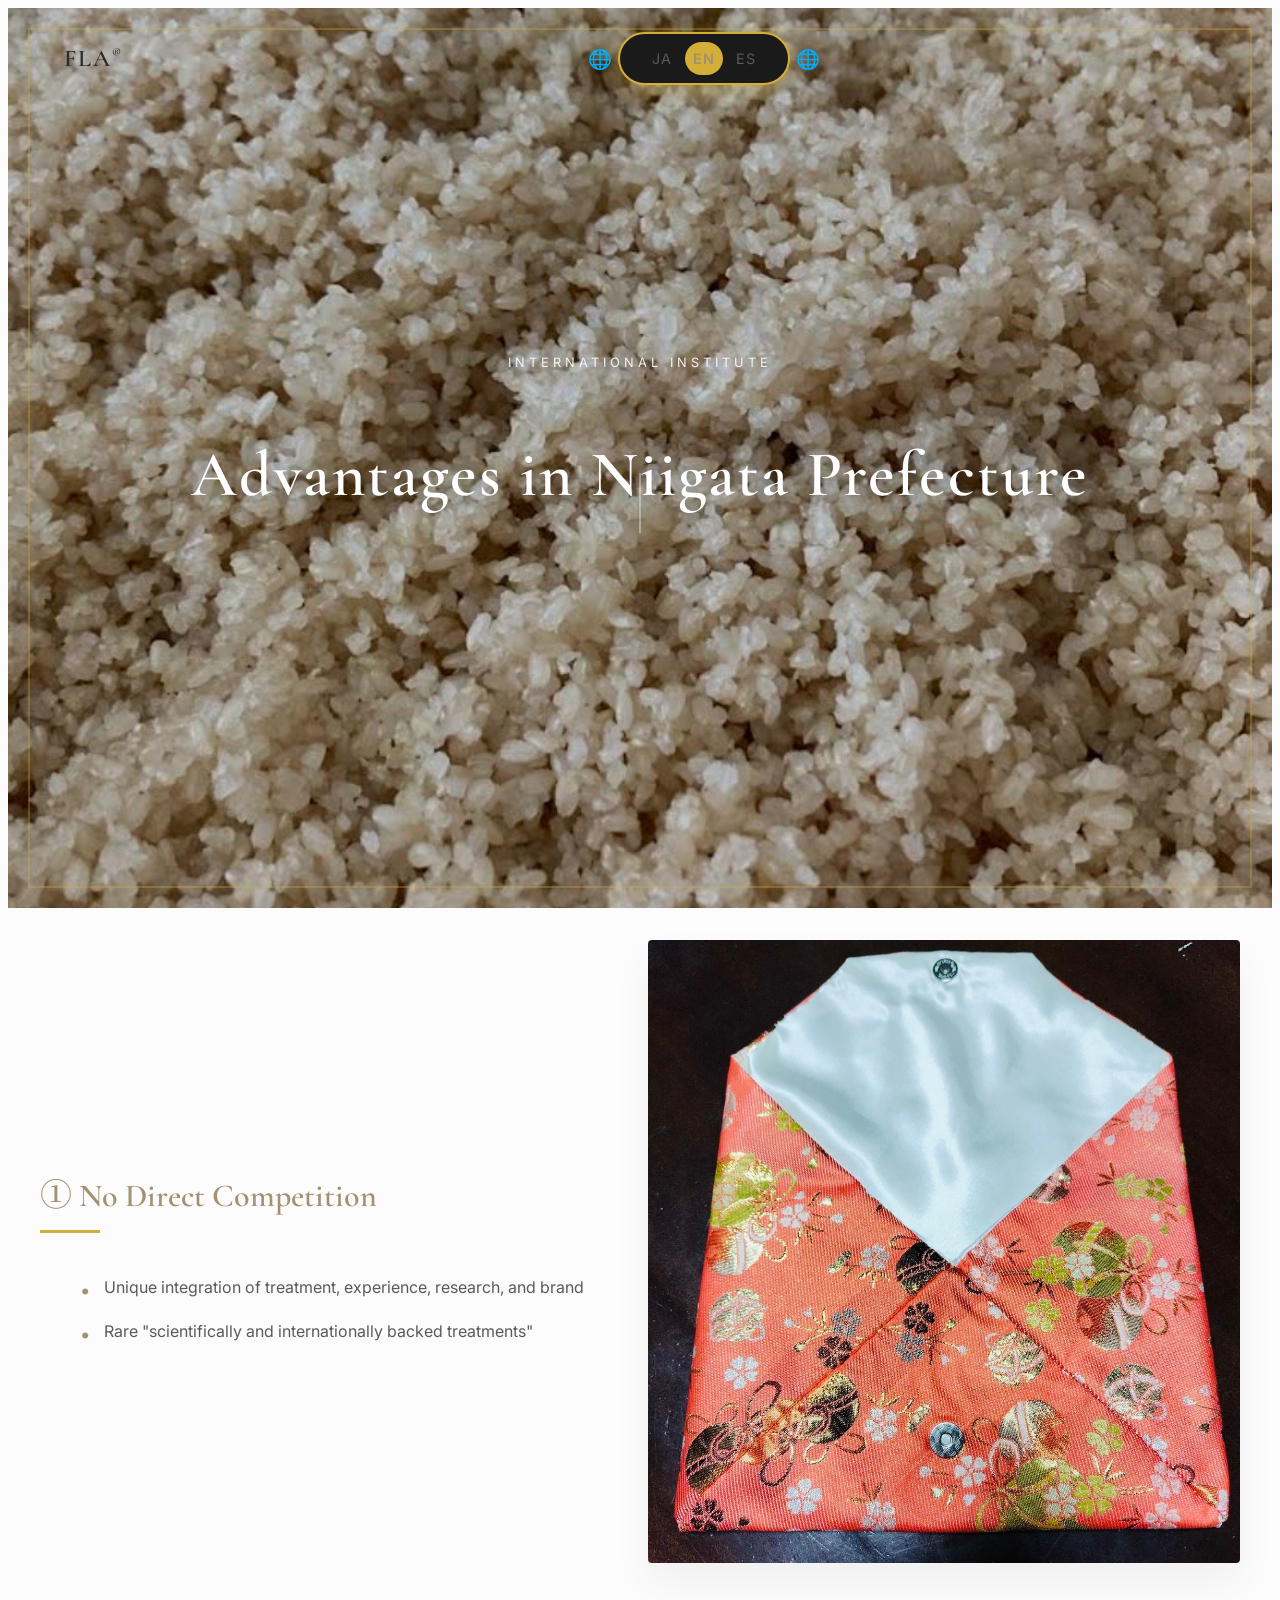
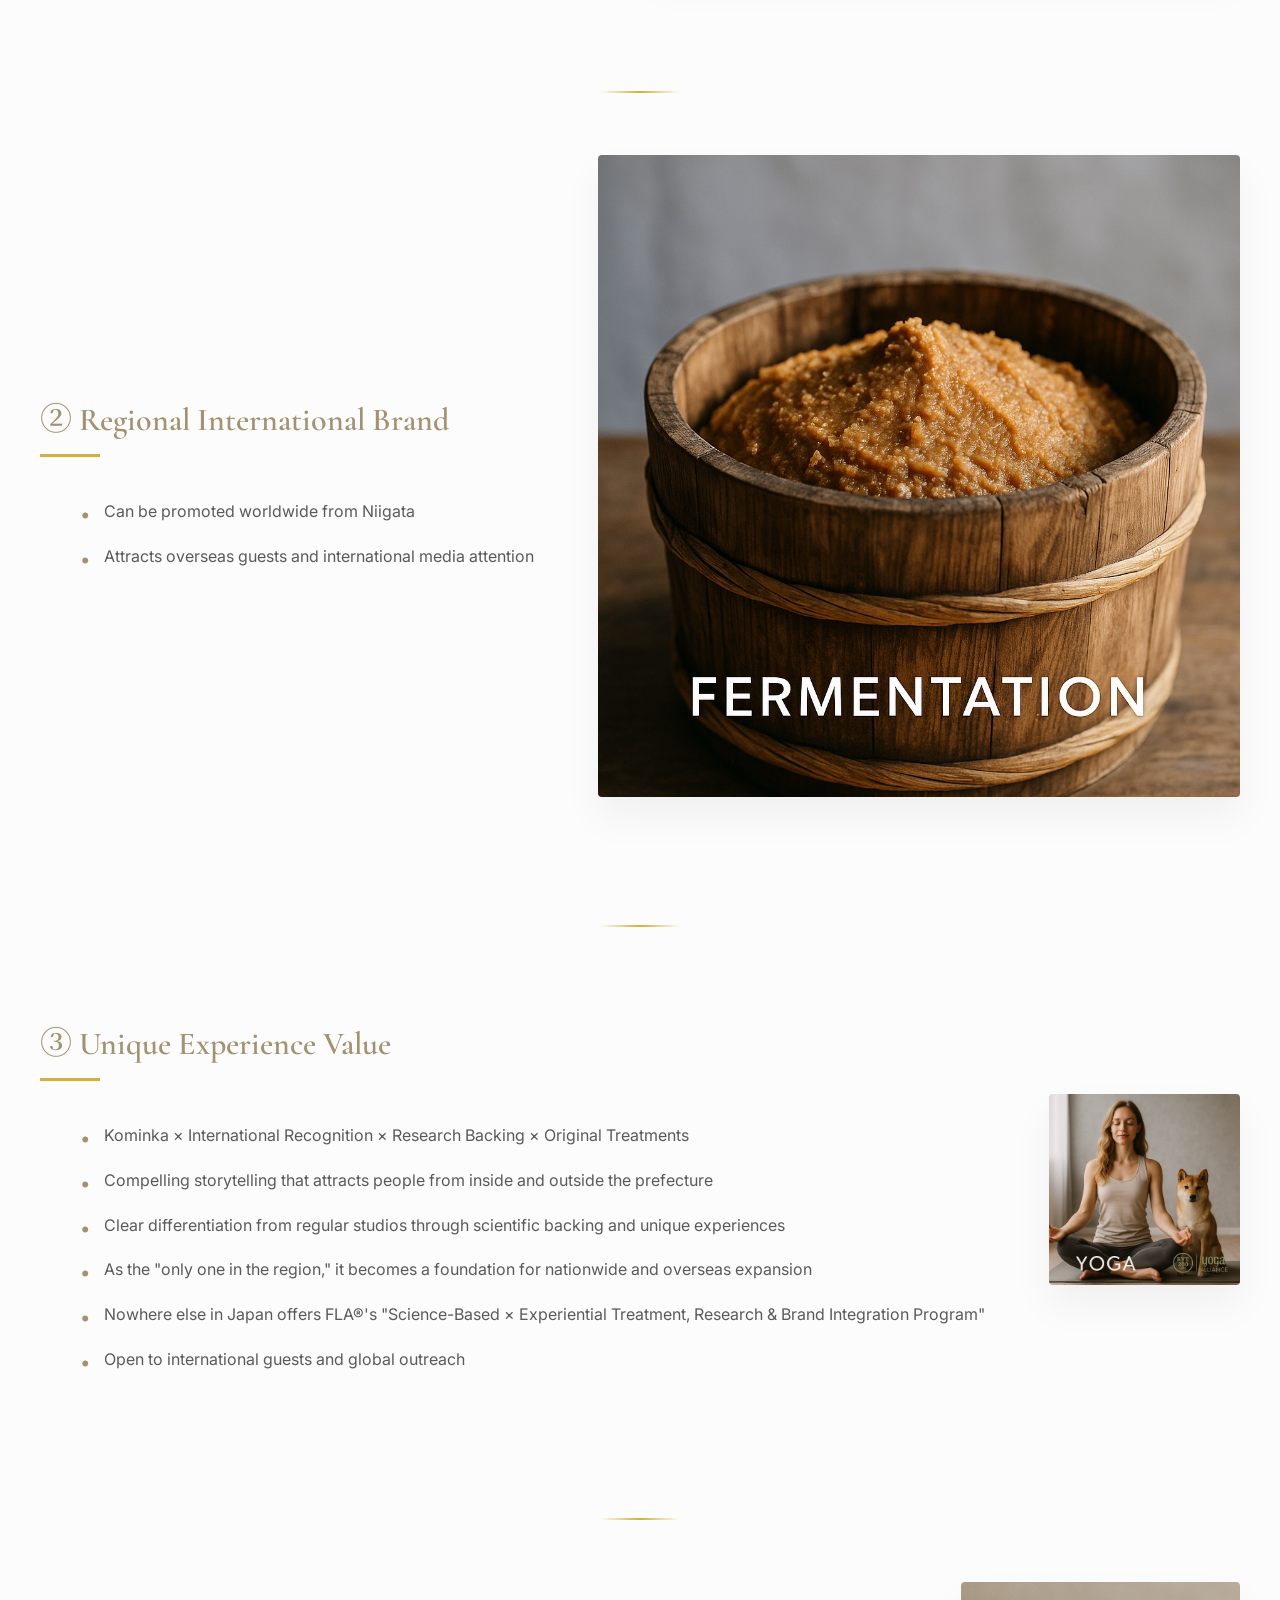
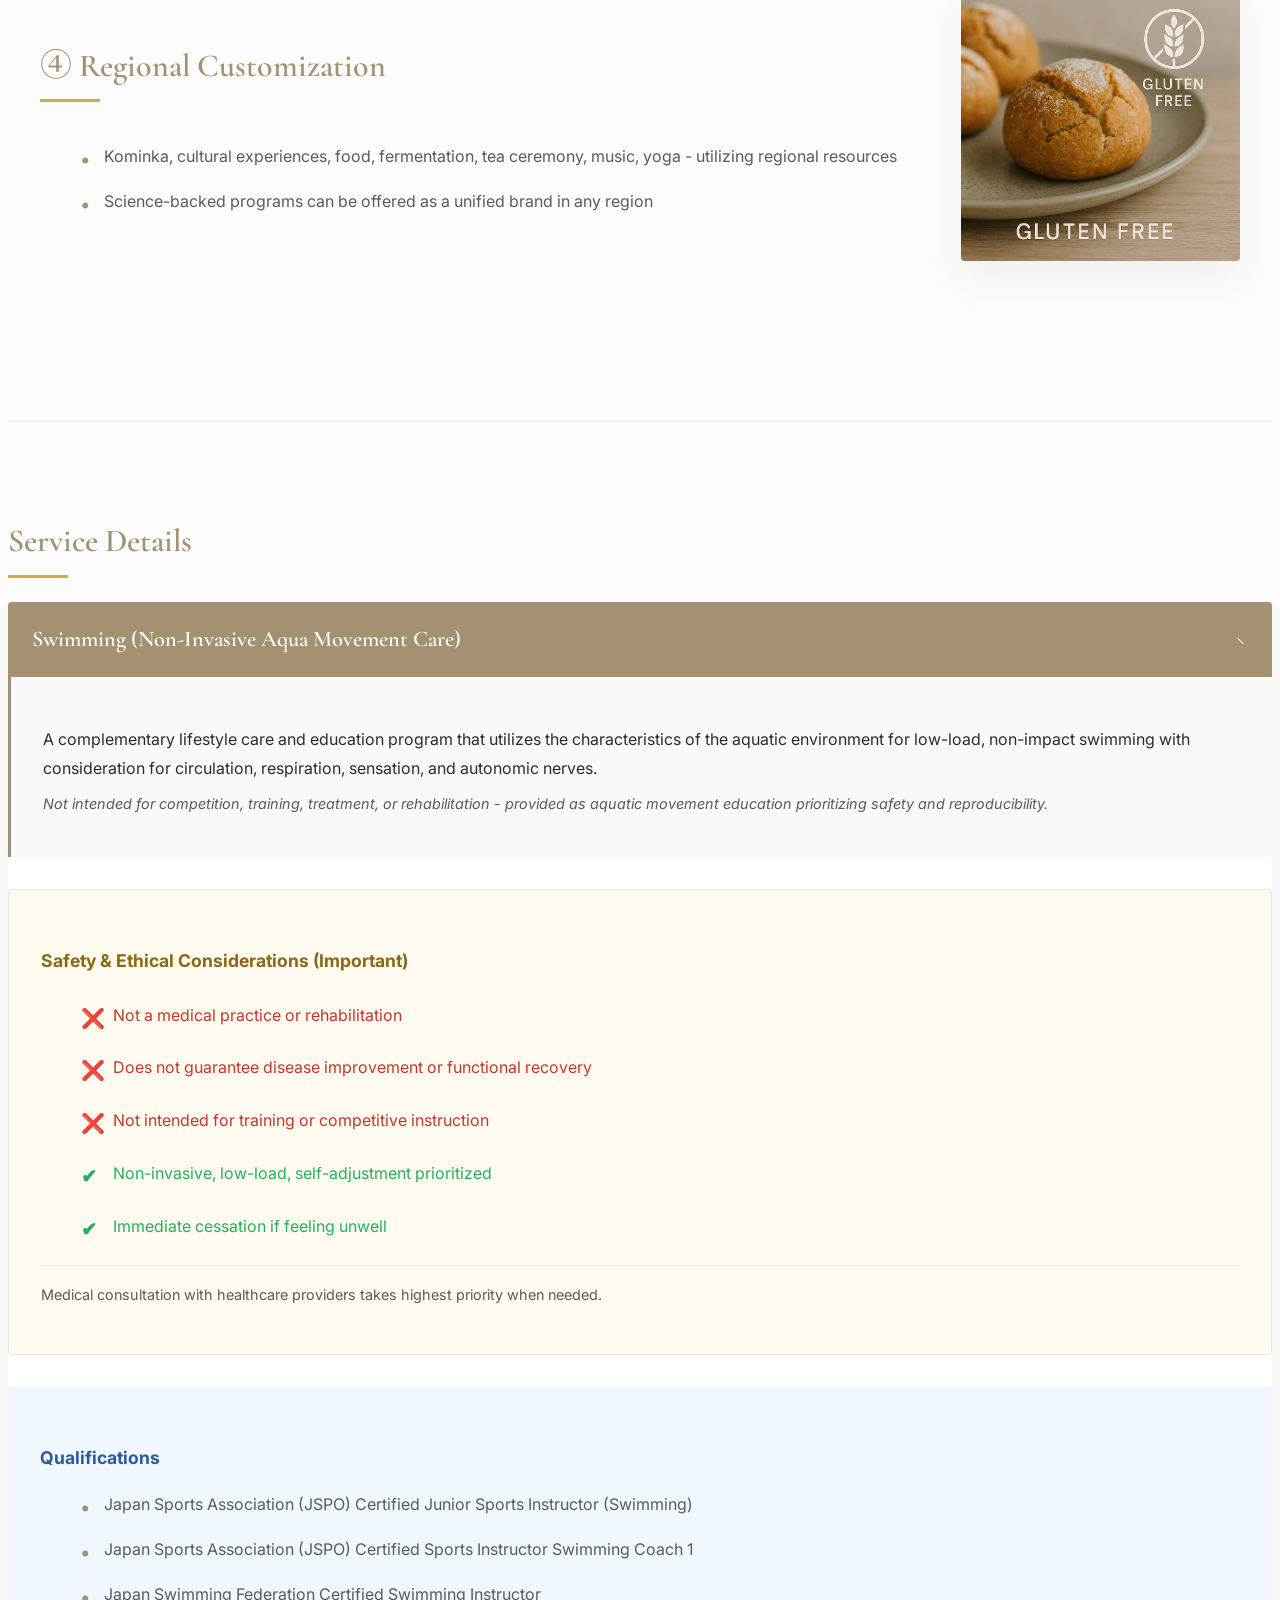
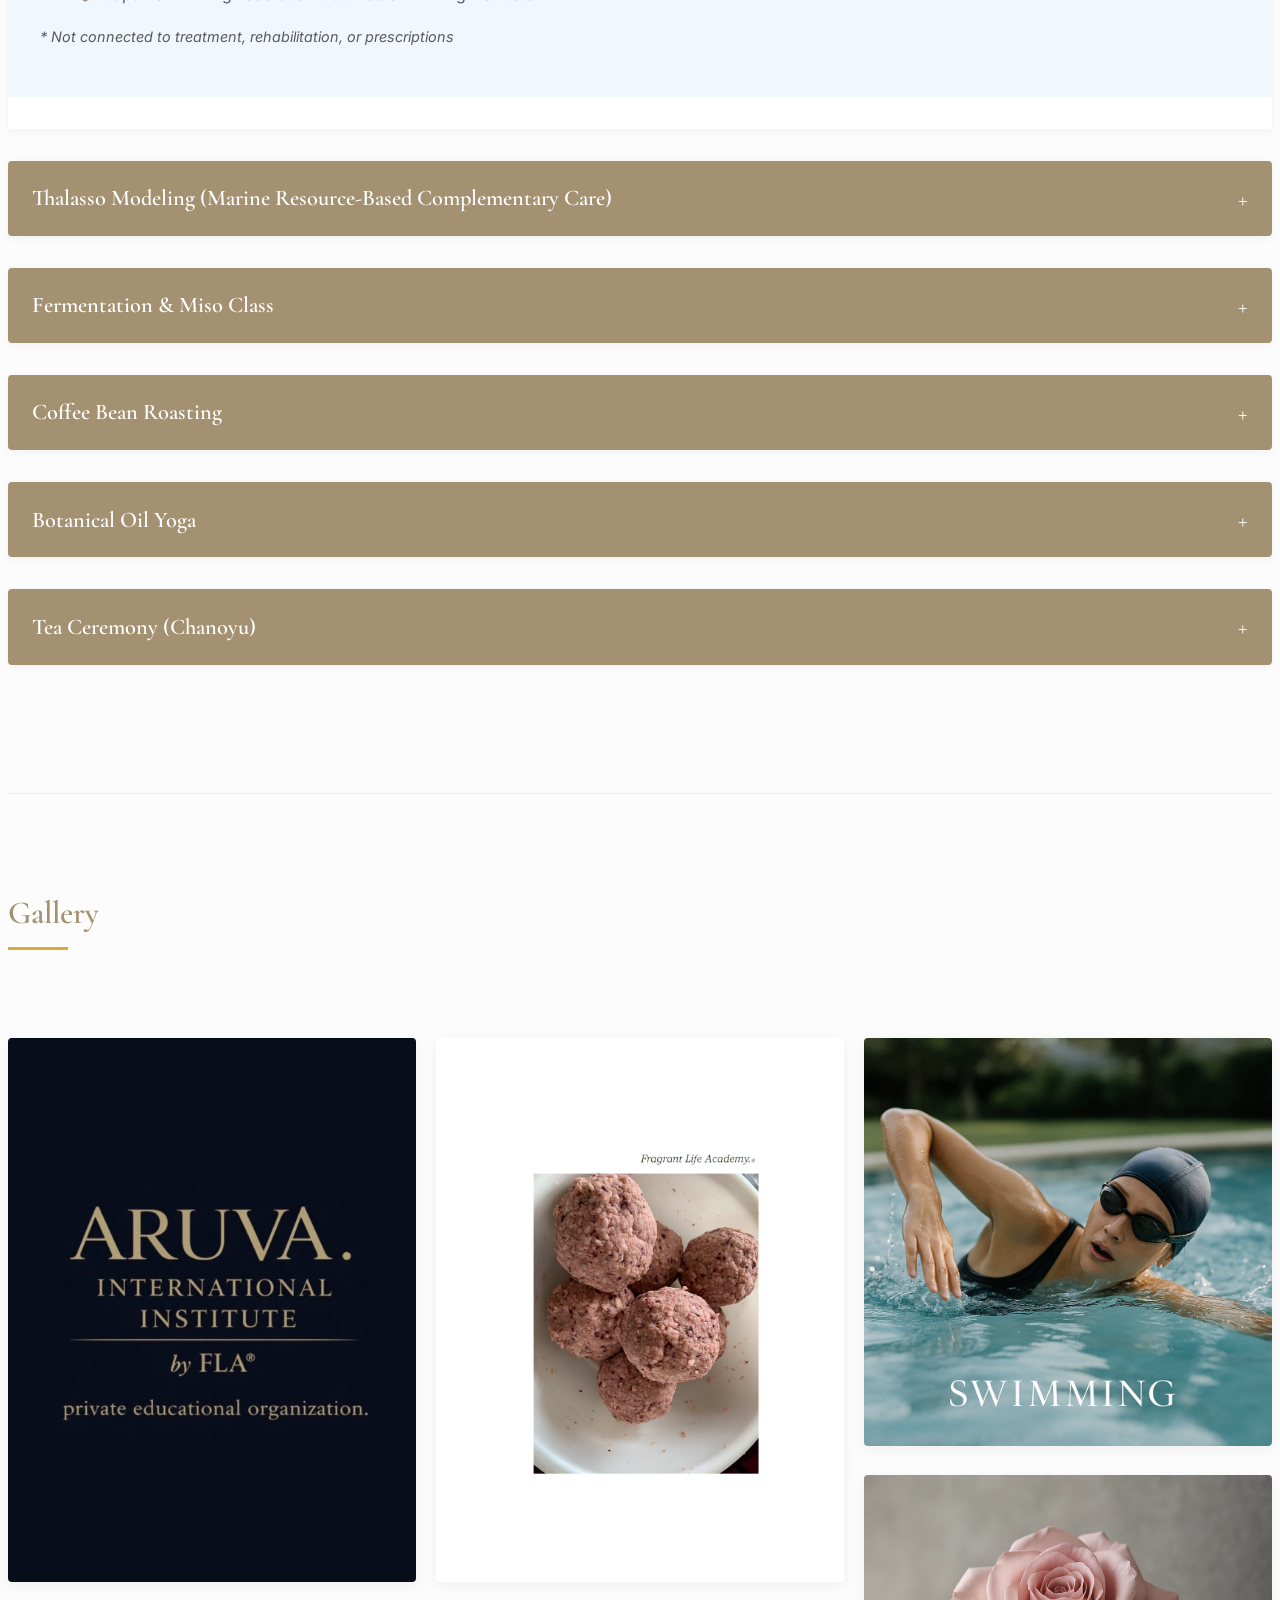
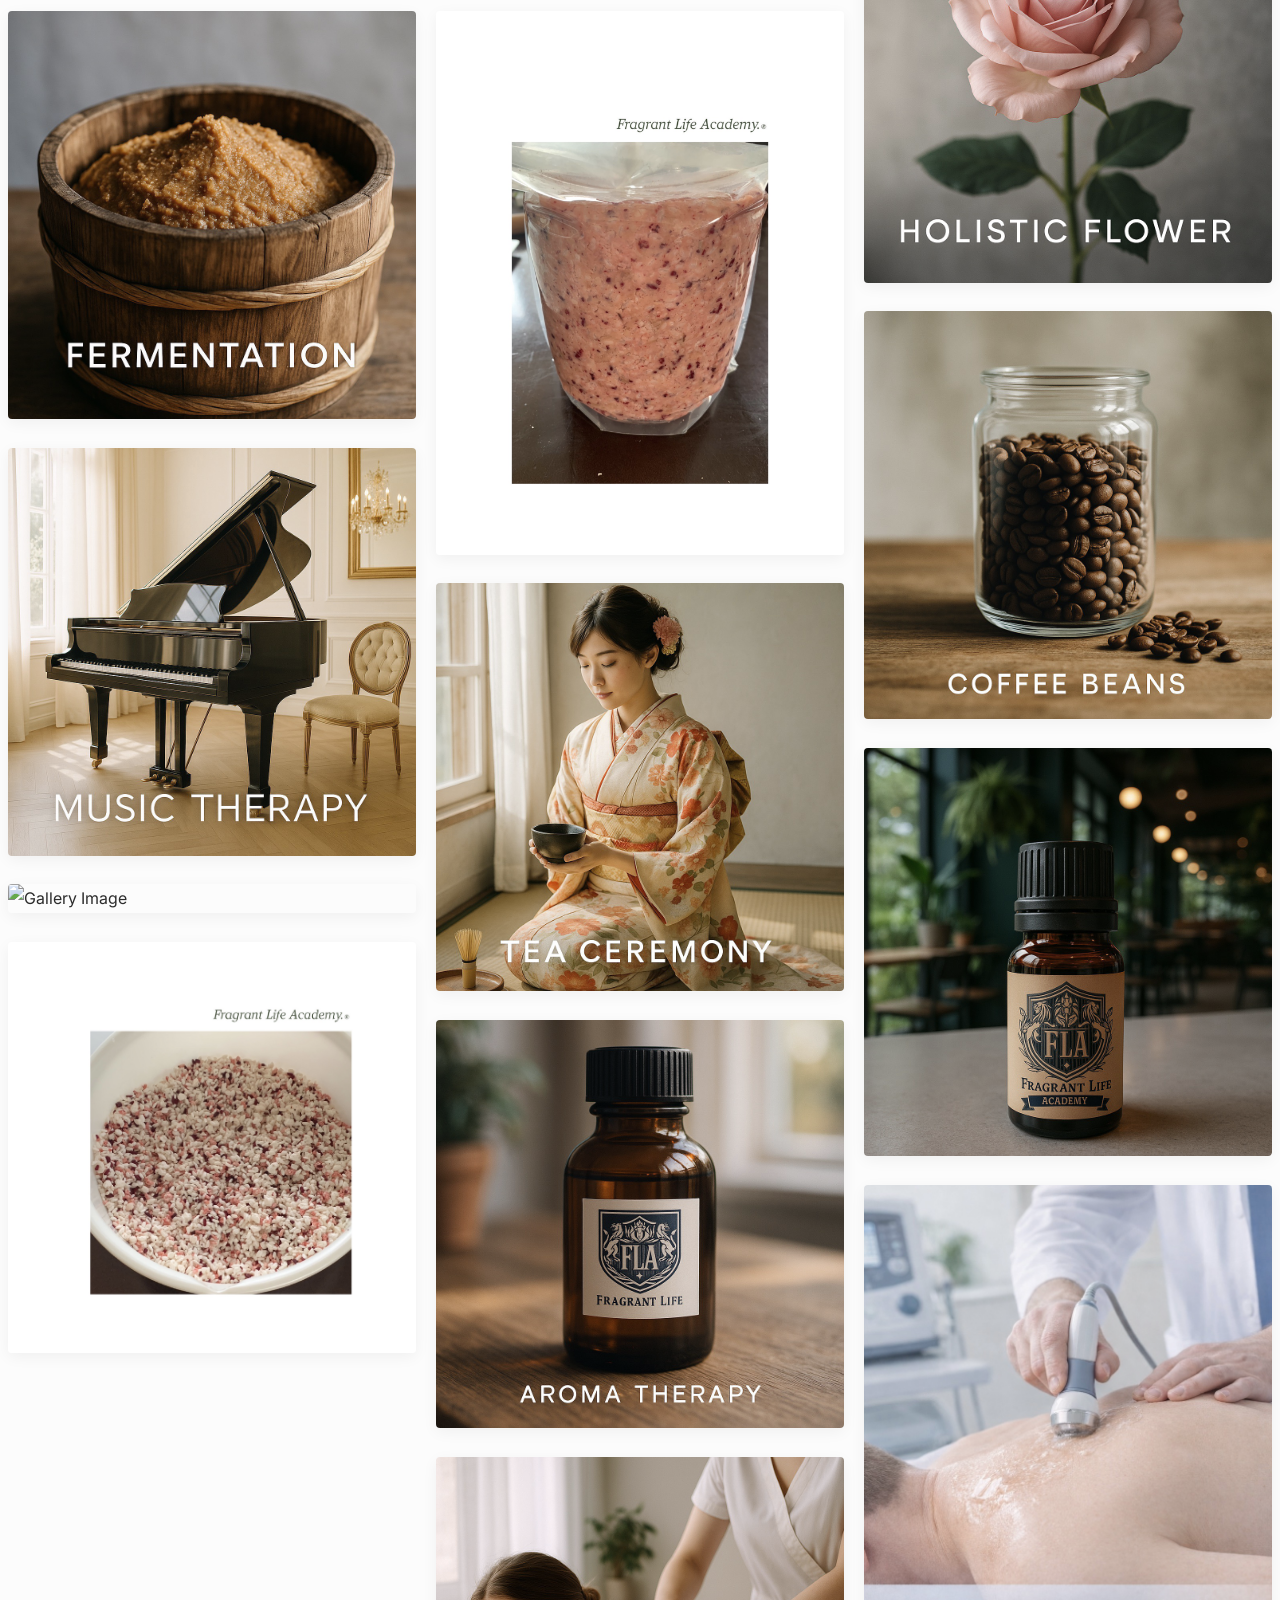
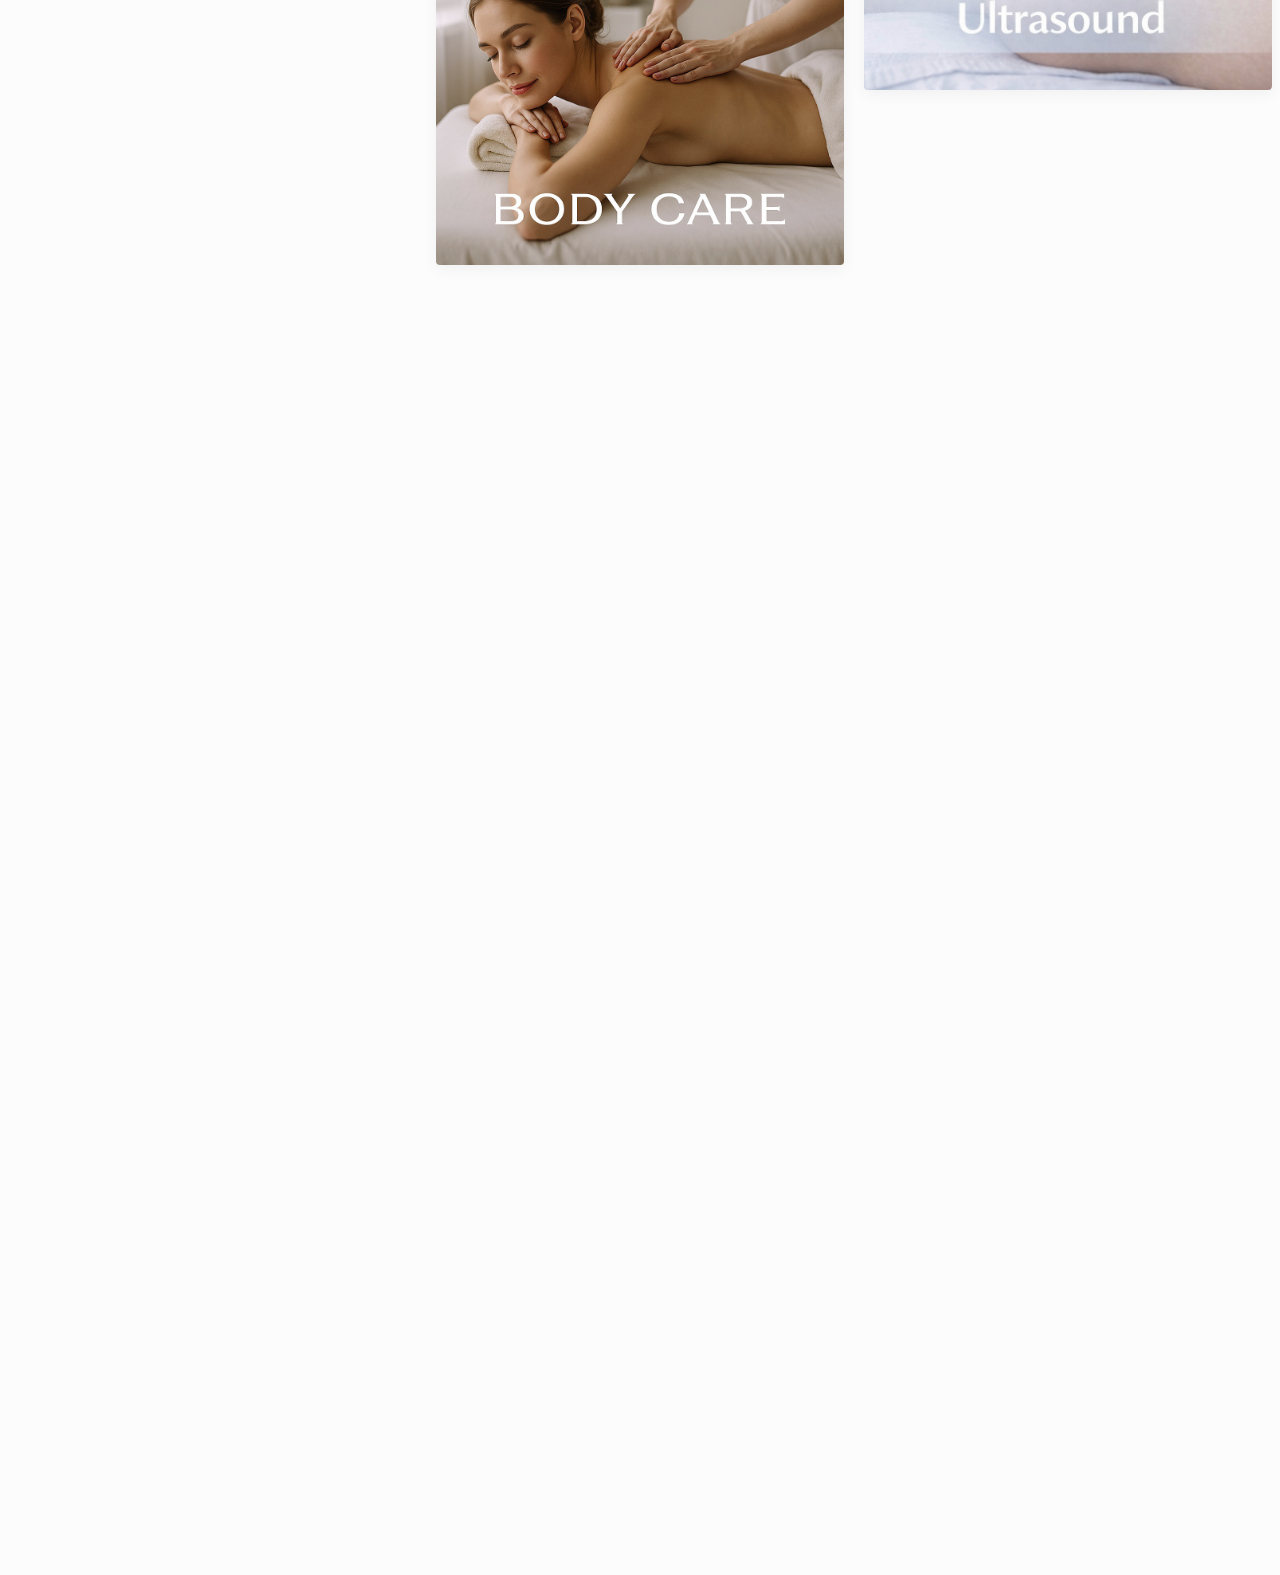
==== index.html @ 24f7acff "Initial commit: Add website files with i18n and contact form" ====
<!DOCTYPE html>
<html lang="ja">
<head>
    <meta charset="UTF-8">
    <meta name="viewport" content="width=device-width, initial-scale=1.0">
    <title data-i18n="page_title">FLA® - 新潟県での優位性</title>
    
    <!-- Google Fonts -->
    <link rel="preconnect" href="https://fonts.googleapis.com">
    <link rel="preconnect" href="https://fonts.gstatic.com" crossorigin>
    <link href="https://fonts.googleapis.com/css2?family=Cormorant+Garamond:wght@400;600&family=Inter:wght@300;400;600&family=Noto+Serif+JP:wght@300;400;600&display=swap" rel="stylesheet">
    
    <link rel="stylesheet" href="css/style.css">
</head>
<body>
    <!-- Navigation -->
    <nav class="navbar">
        <div class="logo">FLA<span class="reg">&reg;</span></div>
        <div class="lang-switcher">
            <button class="lang-btn active" data-lang="ja">JA</button>
            <button class="lang-btn" data-lang="en">EN</button>
            <button class="lang-btn" data-lang="es">ES</button>
        </div>
    </nav>

    <!-- Hero Section -->
    <header class="hero">
        <div class="hero-image-container">
            <img src="S__6152450.jpg" alt="Niigata Kominka" class="hero-image">
        </div>
        <div class="hero-content">
            <div class="hero-badge" data-i18n="badge">INTERNATIONAL INSTITUTE</div>
            <h1 class="hero-title" data-i18n="main_title">新潟県での優位性</h1>
            <div class="hero-scroll-indicator">
                <span class="line"></span>
            </div>
        </div>
    </header>

    <!-- Main Content -->
    <main class="content-wrapper">
        <!-- Section1 -->
        <section class="feature-section fade-in">
            <div class="feature-text">
                <h2 class="section-title" data-i18n="sec1_title">① 競合不在</h2>
                <ul class="feature-list">
                    <li data-i18n="sec1_point1">施術・体験・研究・ブランドが統合された形は他にない</li>
                    <li data-i18n="sec1_point2">「科学的・国際的に裏付けされた施術」は希少</li>
                </ul>
            </div>
            <div class="feature-image">
                <img src="S__6152455_0.jpg" alt="Feature 1" loading="lazy">
            </div>
        </section>

        <!-- Section 2 -->
        <section class="feature-section reverse fade-in">
            <div class="feature-text">
                <h2 class="section-title" data-i18n="sec2_title">② 地域発の国際ブランド</h2>
                <ul class="feature-list">
                    <li data-i18n="sec2_point1">新潟から世界に発信できる</li>
                    <li data-i18n="sec2_point2">海外ゲストや国際誌での注目も受けやすい</li>
                </ul>
            </div>
            <div class="feature-image">
                <img src="S__6152460_0.jpg" alt="Feature 2" loading="lazy">
            </div>
        </section>

        <!-- Section 3 -->
        <section class="feature-section fade-in">
            <div class="feature-text">
                <h2 class="section-title" data-i18n="sec3_title">③ 独自の体験価値</h2>
                <ul class="feature-list">
                    <li data-i18n="sec3_point1">古民家 × 国際評価 × 研究裏付け × オリジナル施術</li>
                    <li data-i18n="sec3_point2">県内外、国内外の人々を惹きつけるストーリー性</li>
                    <li data-i18n="sec3_point3">科学的裏付けと独自体験で路面店・一般スクールとは明確に差別化</li>
                    <li data-i18n="sec3_point4">「地域唯一」だからこそ、全国・海外展開の基盤にもなる</li>
                    <li data-i18n="sec3_point5">日本全国を見渡しても、FLA®の「科学的裏付け × 体験型施術・研究・ブランド統合プログラム」はまだ存在していません</li>
                    <li data-i18n="sec3_point6">海外ゲスト・国際発信も視野に入る</li>
                </ul>
            </div>
            <div class="feature-image">
                <img src="S__6152465_0.jpg" alt="Feature 3" loading="lazy">
            </div>
        </section>

        <!-- Section 4 -->
        <section class="feature-section reverse fade-in">
            <div class="feature-text">
                <h2 class="section-title" data-i18n="sec4_title">④ 地域ごとのカスタマイズ</h2>
                <ul class="feature-list">
                    <li data-i18n="sec4_point1">古民家、文化体験、食・発酵・茶道・音楽・ヨガなど地域資源を活かせる</li>
                    <li data-i18n="sec4_point2">科学的裏付けのプログラムはどの地域でも統一ブランドとして提供可能</li>
                </ul>
            </div>
            <div class="feature-image">
                <img src="S__48332902_0.jpg" alt="Feature 4" loading="lazy">
            </div>
        </section>

        <!-- Services Documentation Section -->
        <section class="services-documentation fade-in">
            <h2 class="section-title text-center" data-i18n="services_title">サービス詳細</h2>

            <!-- Swimming -->
            <div class="service-block">
                <h3 class="service-main-title clickable active" onclick="toggleService(this)"><span data-i18n="swimming_title">水泳（非侵襲的アクアムーブメントケア）</span><span class="toggle-icon">−</span></h3>
                <div class="service-content-wrapper open">
                    <div class="service-overview">
                        <p data-i18n="swimming_overview1">水中環境の特性を活かした低負荷・非衝撃性の水泳を通じて、循環・呼吸・感覚・自律神経に配慮した補完的生活ケア・教育プログラムです。</p>
                        <p class="service-note" data-i18n="swimming_overview2">競技・訓練・治療・リハビリを目的とせず、安全性と再現性を重視した水中運動教育として提供します。</p>
                    </div>
                    
                    <div class="service-safety">
                        <h4 data-i18n="safety_title">安全性・倫理的配慮（重要）</h4>
                        <ul class="safety-list">
                            <li class="safety-no" data-i18n="swimming_safety1">医療行為・リハビリではない</li>
                            <li class="safety-no" data-i18n="swimming_safety2">疾患改善・機能回復を保証しない</li>
                            <li class="safety-no" data-i18n="swimming_safety3">訓練・競技指導を目的としない</li>
                            <li class="safety-yes" data-i18n="swimming_safety4">非侵襲・低負荷・自己調整優先</li>
                            <li class="safety-yes" data-i18n="swimming_safety5">体調不良時は即中止</li>
                        </ul>
                        <p class="safety-note" data-i18n="swimming_safety_note">必要に応じて医療機関受診・主治医相談を最優先とします。</p>
                    </div>

                    <div class="service-qualifications">
                        <h4 data-i18n="qualifications_title">資格</h4>
                        <ul class="feature-list">
                            <li data-i18n="swimming_qual1">公益財団法人 日本スポーツ協会（JSPO）公認ジュニアスポーツ指導員（水泳）</li>
                            <li data-i18n="swimming_qual2">公益財団法人 日本スポーツ協会（JSPO）公認スポーツ指導者水泳コーチ1</li>
                            <li data-i18n="swimming_qual3">公益財団法人 日本水泳連盟公認水泳指導員</li>
                        </ul>
                        <p class="service-note" data-i18n="swimming_qual_note">※ 治療・リハビリ・処方とは接続しない</p>
                    </div>
                </div>
            </div>

            <!-- Thalassotherapy -->
            <div class="service-block">
                <h3 class="service-main-title clickable" onclick="toggleService(this)"><span data-i18n="thalasso_title">タラソモデリング（海洋資源活用型 補完ケア）</span><span class="toggle-icon">+</span></h3>
                <div class="service-content-wrapper">
                    <p class="service-subtitle" data-i18n="thalasso_subtitle">主体は「海洋ミネラルによる外的刺激」</p>
                    
                    <div class="service-content">
                        <p data-i18n="thalasso_desc1">タラソモデリングは海藻・海泥・海水由来ミネラルを皮膚を介した外用刺激として用います。</p>
                        <ul class="feature-list">
                            <li data-i18n="thalasso_desc2">内服・治療ではない</li>
                            <li data-i18n="thalasso_desc3">外的環境刺激型ケア</li>
                        </ul>
                        
                        <h4 data-i18n="thalasso_h1">皮膚・温度・包覆による感覚反応</h4>
                        <p data-i18n="thalasso_h1_desc">モデリング（包む・温める）工程により：</p>
                        <ul class="feature-list">
                            <li data-i18n="thalasso_h1_li">触覚・温感・圧覚が同時に作用し、感覚神経と循環感覚に影響を与えます</li>
                        </ul>
                        
                        <h4 data-i18n="thalasso_h2">循環「促進」ではなく循環「サポート」</h4>
                        <p data-i18n="thalasso_h2_desc">血流改善を謳わない、デトックスを断定しない「循環を意識しやすい感覚環境をつくる」という立ち位置。</p>
                    </div>
                </div>
            </div>

            <!-- Miso Class -->
            <div class="service-block">
                <h3 class="service-main-title clickable" onclick="toggleService(this)"><span data-i18n="miso_title">発酵・味噌教室</span><span class="toggle-icon">+</span></h3>
                <div class="service-content-wrapper">
                    <div class="service-overview">
                        <p data-i18n="miso_overview1">本教室は、日本の伝統的発酵食品である味噌を、単なる食文化ではなく、腸内環境・免疫・代謝・神経系（腸脳相関）の観点から学ぶ予防ケア、生活習慣ケアを目的とした発酵教育プログラムです。</p>
                        <p class="service-note" data-i18n="miso_overview2">発酵の科学的理解と、日常生活への安全な実装を重視し、非侵襲・自己管理型の補完的ケアとして位置づけています。</p>
                    </div>

                    <div class="service-safety">
                        <h4 data-i18n="safety_title">本教室のスタンス（重要）</h4>
                        <ul class="safety-list">
                            <li class="safety-no" data-i18n="miso_safety1">診断・治療・治癒を目的としない</li>
                            <li class="safety-no" data-i18n="miso_safety2">特定疾患の改善を保証しない</li>
                            <li class="safety-yes" data-i18n="miso_safety3">医療を補完する生活基盤の教育</li>
                            <li class="safety-yes" data-i18n="miso_safety4">科学的理解と文化的叡智の統合</li>
                        </ul>
                        <p class="service-note" data-i18n="miso_safety_note">医療・研究・教育分野との橋渡し的プログラムとして設計されています。</p>
                    </div>

                    <div class="service-content">
                        <h4 data-i18n="miso_bg_h1">医療・生理学的背景</h4>
                        
                        <h5 data-i18n="miso_h1">腸内環境と免疫調整</h5>
                        <p data-i18n="miso_h1_desc1">味噌に含まれる乳酸菌（死菌含む）・麹由来の酵素・発酵ペプチドは、腸内細菌叢（マイクロバイオータ）を介して：</p>
                        <ul class="feature-list">
                            <li data-i18n="miso_h1_li1">粘膜免疫の調整</li>
                            <li data-i18n="miso_h1_li2">炎症性サイトカインの過剰反応抑制</li>
                            <li data-i18n="miso_h1_li3">アレルギー傾向の緩和</li>
                        </ul>
                        <p class="service-note" data-i18n="miso_h1_note">※本教室では治療を目的とせず、生活環境の土台づくりとして扱います。</p>

                        <h5 data-i18n="miso_h2">腸脳相関（Gut–Brain Axis）</h5>
                        <p data-i18n="miso_h2_desc1">腸は「第二の脳」と呼ばれ、自律神経・ホルモン・感情調整と密接に関連します。</p>
                        <p data-i18n="miso_h2_desc2">発酵食品の継続的摂取は：</p>
                        <ul class="feature-list">
                            <li data-i18n="miso_h2_li1">自律神経バランス</li>
                            <li data-i18n="miso_h2_li2">睡眠の質</li>
                            <li data-i18n="miso_h2_li3">ストレス耐性</li>
                        </ul>
                        <p data-i18n="miso_h2_desc3">に影響を与える可能性があり、本教室では感覚（味・香り）と神経反応の関連も丁寧に扱います。</p>

                        <h5 data-i18n="miso_h3">代謝・血糖・栄養吸収</h5>
                        <p data-i18n="miso_h3_desc1">発酵により：</p>
                        <ul class="feature-list">
                            <li data-i18n="miso_h3_li1">アミノ酸の生体利用率向上</li>
                            <li data-i18n="miso_h3_li2">ミネラル吸収効率の改善</li>
                            <li data-i18n="miso_h3_li3">食後血糖変動の緩和</li>
                        </ul>
                        <p data-i18n="miso_h3_desc2">が期待され、加齢・ホルモン変化・生活リズムの乱れに配慮した食設計として学びます。</p>

                        <h4 data-i18n="miso_content_h1">教室内容</h4>
                        <h5 data-i18n="miso_content_h2a">理論パート</h5>
                        <ul class="feature-list">
                            <li data-i18n="miso_content_h2a_li1">発酵の基礎科学（微生物・酵素・pH）</li>
                            <li data-i18n="miso_content_h2a_li2">味噌の種類と菌相の違い</li>
                            <li data-i18n="miso_content_h2a_li3">食品安全（衛生・保存・発酵管理）</li>
                        </ul>

                        <h5 data-i18n="miso_content_h2b">実践パート</h5>
                        <ul class="feature-list">
                            <li data-i18n="miso_content_h2b_li1">科学的視点での味噌仕込み（温度・塩分・発酵環境）</li>
                            <li data-i18n="miso_content_h2b_li2">体調・季節・体質に応じた配合設計</li>
                            <li data-i18n="miso_content_h2b_li3">発酵中の観察ポイント（異常発酵の見分け方）</li>
                        </ul>
                    </div>
                </div>
            </div>

            <!-- Coffee Roasting -->
            <div class="service-block">
                <h3 class="service-main-title clickable" onclick="toggleService(this)"><span data-i18n="coffee_title">珈琲豆焙煎</span><span class="toggle-icon">+</span></h3>
                <div class="service-content-wrapper">
                    <p class="service-subtitle" data-i18n="coffee_subtitle">嗅覚・味覚・神経反応を扱う感覚ベースの補完的要素</p>
                    
                    <div class="service-overview">
                        <p data-i18n="coffee_overview1">珈琲を嗜好品としてではなく、中枢神経・自律神経・消化管・感覚刺激への影響を考慮した品質管理型・感覚配慮型の焙煎珈琲提供を目的としています。</p>
                        <p class="service-note" data-i18n="coffee_overview2">過度な刺激や依存を助長するものではなく、生活リズム・集中・休息の質を支える補完的要素として位置づけます。</p>
                    </div>

                    <div class="service-content">
                        <h4 data-i18n="coffee_h1">カフェインと中枢神経</h4>
                        <p data-i18n="coffee_h1_desc1">カフェインは覚醒・注意力・反応速度に影響を与える一方、摂取量・個体差によっては：</p>
                        <ul class="feature-list">
                            <li data-i18n="coffee_h1_li">動悸・不安感・睡眠障害を引き起こす可能性があります</li>
                        </ul>
                        <p data-i18n="coffee_h1_desc2">本事業では焙煎度・抽出特性・提供量に配慮し、神経刺激が過剰にならない設計思想を重視します。</p>

                        <h4 data-i18n="coffee_h2">焙煎と消化・胃腸刺激</h4>
                        <p data-i18n="coffee_h2_desc1">浅煎り～深煎りによって酸味成分・苦味成分・クロロゲン酸量が変化し、胃腸への刺激性にも差が生じます。</p>
                        <p data-i18n="coffee_h2_desc2">本焙煎では胃部不快感・空腹時刺激・胸やけへの配慮を含め、身体反応を考慮した焙煎プロファイルを採用します。</p>

                        <h4 data-i18n="coffee_h3">香りと自律神経反応</h4>
                        <p data-i18n="coffee_h3_desc1">珈琲の香気成分は嗅覚を介して情動・記憶・自律神経に影響を与えることが知られています。</p>
                        <p data-i18n="coffee_h3_desc2">本事業では香りを「感覚刺激」として扱い、過剰覚醒ではなく穏やかな集中・切り替えを意図した設計を行います。</p>

                        <h4 data-i18n="coffee_h4">焙煎・販売における専門的配慮</h4>
                        <ul class="feature-list">
                            <li data-i18n="coffee_h4_li1">焙煎度による刺激性の違いを理解</li>
                            <li data-i18n="coffee_h4_li2">均一性・再現性を重視</li>
                            <li data-i18n="coffee_h4_li3">焦げ由来成分の過剰生成を避ける管理</li>
                        </ul>
                    </div>
                </div>
            </div>

            <!-- Botanical Oil Yoga -->
            <div class="service-block">
                <h3 class="service-main-title clickable" onclick="toggleService(this)"><span data-i18n="yoga_title">ボタニカルオイルヨガ</span><span class="toggle-icon">+</span></h3>
                <div class="service-content-wrapper">
                    <p class="service-subtitle" data-i18n="yoga_subtitle">感覚神経配慮型ムーブメントケア - 補完的セルフケア教育プログラム</p>
                    
                    <div class="service-overview">
                        <p data-i18n="yoga_overview">植物由来芳香成分による嗅覚刺激と、皮膚への穏やかな手技刺激を組み合わせ、感覚入力を介して身体感覚および心理状態に間接的に関与する、非侵襲的な感覚調整型補完ケアである。</p>
                    </div>

                    <div class="service-safety">
                        <h4 data-i18n="safety_title">本プログラムのスタンス</h4>
                        <ul class="safety-list">
                            <li class="safety-no" data-i18n="yoga_safety1">医療行為・治療・診断を目的としない</li>
                            <li class="safety-yes" data-i18n="yoga_safety2">非侵襲的な感覚神経調整を目的とする補完ケア</li>
                        </ul>
                        <p class="service-note" data-i18n="yoga_safety_note">※心理療法的介入や情動誘導は行わず、受動的・支持的ケアとして位置づける。</p>
                    </div>

                    <div class="service-content">
                        <h4 data-i18n="yoga_h1">嗅覚刺激</h4>
                        <p data-i18n="yoga_h1_desc">精油に含まれる揮発性植物化合物が嗅覚経路を介し、中枢神経系および自律神経活動に関与する可能性</p>

                        <h4 data-i18n="yoga_h2">触覚・圧刺激</h4>
                        <ul class="feature-list">
                            <li data-i18n="yoga_h2_li1">皮膚および浅層組織への手技刺激による体性感覚入力</li>
                            <li data-i18n="yoga_h2_li2">筋緊張・呼吸パターンへの間接的関与</li>
                            <li data-i18n="yoga_h2_li3">薬理作用を標榜せず感覚神経経路を介した非侵襲的関与</li>
                        </ul>

                        <h4 data-i18n="yoga_h3">神経・心理的側面</h4>
                        <ul class="feature-list">
                            <li data-i18n="yoga_h3_li1">身体認識（Body Awareness）の向上</li>
                            <li data-i18n="yoga_h3_li2">緊張状態の知覚変化</li>
                            <li data-i18n="yoga_h3_li3">安心感・主観的快の支持</li>
                            <li data-i18n="yoga_h3_li4">注意の内向化・安定</li>
                        </ul>
                    </div>
                </div>
            </div>

            <!-- Tea Ceremony -->
            <div class="service-block">
                <h3 class="service-main-title clickable" onclick="toggleService(this)"><span data-i18n="tea_title">茶の湯</span><span class="toggle-icon">+</span></h3>
                <div class="service-content-wrapper">
                    <p class="service-subtitle" data-i18n="tea_subtitle">文化感覚統合型補完ケア - 儀式化感覚統合プログラム</p>
                    
                    <div class="service-overview">
                        <p data-i18n="tea_overview">茶の湯は、五感刺激と文化的ライフスタイル介入を基盤とし、生理的リラクゼーションと注意調整を促す、非医療的・非侵襲的アプローチである。</p>
                    </div>

                    <div class="service-content">
                        <h4 data-i18n="tea_h1">五感統合アプローチ</h4>
                        <ul class="feature-list">
                            <li data-i18n="tea_h1_li1">視覚（所作・空間・器）</li>
                            <li data-i18n="tea_h1_li2">聴覚（湯の音）</li>
                            <li data-i18n="tea_h1_li3">嗅覚（抹茶・畳）</li>
                            <li data-i18n="tea_h1_li4">味覚（苦味・旨味）</li>
                            <li data-i18n="tea_h1_li5">触覚（器の温度・質感）</li>
                        </ul>
                        <p class="service-note" data-i18n="tea_h1_note">→ 単一感覚ではなく「感覚統合」</p>

                        <h4 data-i18n="tea_h2">構造化された「型」が神経を整える</h4>
                        <p data-i18n="tea_h2_desc1">茶の湯の「型」は：</p>
                        <ul class="feature-list">
                            <li data-i18n="tea_h2_li1">予測可能性</li>
                            <li data-i18n="tea_h2_li2">繰り返し</li>
                            <li data-i18n="tea_h2_li3">穏やかな時間構造を持ち、自律神経の安定・安全感の形成に寄与します</li>
                        </ul>

                        <h4 data-i18n="tea_h3">治療ではなく「意味と体験」</h4>
                        <p data-i18n="tea_h3_desc">「治す・変える」のではなく、「今ここ」に戻る体験、文化的意味づけによる安心感を提供します。</p>
                    </div>
                </div>
            </div>
        </section>

        <!-- Gallery Section -->
        <section class="gallery-section fade-in">
            <h2 class="section-title text-center" data-i18n="gallery_title">ギャラリー</h2>
            <div class="masonry-grid">
                <div class="masonry-item"><img src="S__6152443.jpg" alt="Gallery Image" loading="lazy"></div>
                <div class="masonry-item"><img src="S__6152446.jpg" alt="Gallery Image" loading="lazy"></div>
                <div class="masonry-item"><img src="S__6152447.jpg" alt="Gallery Image" loading="lazy"></div>
                <div class="masonry-item"><img src="S__61524451.jpg" alt="Gallery Image" loading="lazy"></div>
                <div class="masonry-item"><img src="S__6152452.jpg" alt="Gallery Image" loading="lazy"></div>
                <div class="masonry-item"><img src="S__6152453.jpg" alt="Gallery Image" loading="lazy"></div>
                <div class="masonry-item"><img src="S__6152454.jpg" alt="Gallery Image" loading="lazy"></div>
                <div class="masonry-item"><img src="S__6152457_0.jpg" alt="Gallery Image" loading="lazy"></div>
                <div class="masonry-item"><img src="S__6152458_0.jpg" alt="Gallery Image" loading="lazy"></div>
                <div class="masonry-item"><img src="S__6152461_0.jpg" alt="Gallery Image" loading="lazy"></div>
                <div class="masonry-item"><img src="S__6152462_0.jpg" alt="Gallery Image" loading="lazy"></div>
                <div class="masonry-item"><img src="S__6152463_0.jpg" alt="Gallery Image" loading="lazy"></div>
                <div class="masonry-item"><img src="S__6152464_0.jpg" alt="Gallery Image" loading="lazy"></div>
                <div class="masonry-item"><img src="S__48332901_0.jpg" alt="Gallery Image" loading="lazy"></div>
                <div class="masonry-item"><img src="2E8AE74C-E315-4117-AA56-9D070069A457 2.jpg" alt="Gallery Image" loading="lazy"></div>
            </div>
        </section>
        <!-- Contact Form Section -->
        <section class="contact-section fade-in">
            <h2 class="section-title text-center" data-i18n="contact_title">お問い合わせ</h2>
            <form name="contact" method="POST" data-netlify="true" netlify-honeypot="bot-field">
                <input type="hidden" name="form-name" value="contact">
                <p class="hidden">
                    <label>Don't fill this out: <input name="bot-field"></label>
                </p>
                <div class="form-group">
                    <input type="text" name="name" placeholder="お名前 / Name / Nombre" required>
                </div>
                <div class="form-group">
                    <input type="email" name="email" placeholder="メール / Email / Correo" required>
                </div>
                <div class="form-group">
                    <textarea name="message" placeholder="メッセージ / Message / Mensaje" rows="5" required></textarea>
                </div>
                <button type="submit" class="cta-button" data-i18n="submit_text">送信する</button>
            </form>
        </section>

        <!-- CTA Section -->
        <section class="cta-section fade-in">
            <a href="https://wa.me/819024651787" target="_blank" rel="noopener noreferrer" class="cta-button">
                <span data-i18n="contact_text">カスタマーサービス</span>
            </a>
            <a href="https://calendar.app.google/9tEn35E8iTtytkpCA" target="_blank" rel="noopener noreferrer" class="cta-button cta-button-secondary">
                <span data-i18n="book_text">ご予約はこちら</span>
            </a>
        </section>
    </main>

    <footer class="footer fade-in">
        <p>&copy; <span id="year"></span> FLA&reg; INTERNATIONAL INSTITUTE. All rights reserved.</p>
    </footer>

    <script src="js/translations.js"></script>
    <script src="js/main.js"></script>
</body>
</html>
---- css/style.css ----
:root {
    /* Color Palette */
    --color-bg: #fcfcfc;
    --color-text: #2c2c2c;
    --color-text-light: #5a5a5a;
    --color-accent: #a39171; /* A soft muted gold/earthy tone */
    --color-gold: #d4af37;
    --color-gold-light: #e8d5b7;
    --color-black: #1a1a1a;
    --color-white: #ffffff;
    --color-border: #eaeaea;
    
    /* Typography */
    --font-heading: 'Cormorant Garamond', 'Noto Serif JP', serif;
    --font-body: 'Inter', 'Noto Serif JP', sans-serif;
    
    /* Spacing & Sizes */
    --max-width: 1200px;
    --spacing-sm: 1rem;
    --spacing-md: 2rem;
    --spacing-lg: 4rem;
    --spacing-xl: 8rem;
}
}

/* Reset & Base Styles */
* {
    margin: 0;
    padding: 0;
    box-sizing: border-box;
}

body {
    background-color: var(--color-bg);
    color: var(--color-text);
    font-family: var(--font-body);
    line-height: 1.8;
    overflow-x: hidden;
    -webkit-font-smoothing: antialiased;
}

h1, h2, h3, .logo {
    font-family: var(--font-heading);
    font-weight: 600;
}

.reg {
    font-size: 0.5em;
    vertical-align: super;
}

/* Navigation */
.navbar {
    position: fixed;
    top: 0;
    left: 0;
    width: 100%;
    padding: var(--spacing-md) var(--spacing-lg);
    display: flex;
    justify-content: center;
    align-items: center;
    z-index: 100;
    transition: background-color 0.3s ease, padding 0.3s ease;
}

.navbar.scrolled {
    background-color: rgba(252, 252, 252, 0.95);
    backdrop-filter: blur(10px);
    padding: var(--spacing-sm) var(--spacing-lg);
    box-shadow: 0 2px 20px rgba(0,0,0,0.05);
}

.logo {
    position: absolute;
    left: var(--spacing-lg);
    font-size: 1.5rem;
    letter-spacing: 2px;
    color: var(--color-text);
    font-family: var(--font-heading);
}

.lang-switcher {
    display: flex;
    gap: 0.3rem;
    background: var(--color-black);
    padding: 0.5rem 1.5rem;
    border-radius: 50px;
    box-shadow: 0 4px 20px rgba(212, 175, 55, 0.4);
    border: 2px solid var(--color-gold);
    position: relative;
}

.lang-switcher::before {
    content: '🌐';
    position: absolute;
    left: -2rem;
    top: 50%;
    transform: translateY(-50%);
    font-size: 1.2rem;
}

.lang-switcher::after {
    content: '🌐';
    position: absolute;
    right: -2rem;
    top: 50%;
    transform: translateY(-50%);
    font-size: 1.2rem;
}

.lang-btn {
    background: transparent;
    border: 1px solid rgba(212, 175, 55, 0.3);
    cursor: pointer;
    font-family: var(--font-body);
    font-size: 0.9rem;
    color: var(--color-gold-light);
    transition: all 0.3s ease;
    padding: 0.5rem 1rem;
    border-radius: 25px;
    font-weight: 400;
    letter-spacing: 1px;
}

.lang-btn:hover {
    background: rgba(212, 175, 55, 0.1);
    border-color: var(--color-gold);
    color: var(--color-gold);
}

.lang-btn.active {
    background: var(--color-gold);
    color: var(--color-black);
    border-color: var(--color-gold);
    font-weight: 600;
}

.lang-btn {
    background: none;
    border: none;
    cursor: pointer;
    font-family: var(--font-body);
    font-size: 0.9rem;
    color: var(--color-text-light);
    transition: color 0.3s ease;
    padding: 0.5rem;
}

.lang-btn:hover {
    color: var(--color-text);
}

.lang-btn.active {
    color: var(--color-accent);
    font-weight: 600;
}

/* Hero Section */
.hero {
    position: relative;
    height: 100vh;
    display: flex;
    align-items: center;
    justify-content: center;
    overflow: hidden;
}

.hero::before {
    content: '';
    position: absolute;
    top: 20px;
    left: 20px;
    right: 20px;
    bottom: 20px;
    border: 2px solid rgba(212, 175, 55, 0.3);
    pointer-events: none;
    z-index: 2;
}

.hero-image-container {
    position: absolute;
    top: 0;
    left: 0;
    width: 100%;
    height: 100%;
    z-index: 1;
}

.hero-image {
    width: 100%;
    height: 100%;
    object-fit: cover;
    animation: slowZoom 20s ease-out infinite alternate;
    filter: brightness(0.8);
}

.hero-content {
    position: relative;
    z-index: 2;
    text-align: center;
    color: var(--color-white);
    padding: 0 var(--spacing-md);
    opacity: 0;
    transform: translateY(30px);
    animation: fadeUp 1.2s ease-out forwards;
    animation-delay: 0.5s;
}

.hero-badge {
    font-family: var(--font-body);
    font-size: 0.8rem;
    letter-spacing: 4px;
    text-transform: uppercase;
    margin-bottom: var(--spacing-md);
    color: var(--color-white);
    opacity: 0.9;
}

.hero-title {
    font-size: clamp(2.5rem, 5vw, 4.5rem);
    text-shadow: 0 4px 20px rgba(0,0,0,0.3);
    margin-bottom: var(--spacing-md);
    letter-spacing: 2px;
}

.hero-scroll-indicator {
    position: absolute;
    bottom: 2rem;
    left: 50%;
    transform: translateX(-50%);
    z-index: 2;
    display: flex;
    flex-direction: column;
    align-items: center;
    opacity: 0.7;
}

.hero-scroll-indicator .line {
    width: 1px;
    height: 60px;
    background: linear-gradient(to bottom, var(--color-white) 50%, transparent 50%);
    background-size: 100% 200%;
    animation: scrollLine 2s linear infinite;
}

/* Section styling with decorative elements */
.feature-section {
    display: flex;
    align-items: center;
    gap: var(--spacing-lg);
    margin-bottom: var(--spacing-xl);
    position: relative;
    padding: var(--spacing-md);
}

.feature-section::before {
    content: '';
    position: absolute;
    top: -2rem;
    left: 50%;
    transform: translateX(-50%);
    width: 80px;
    height: 2px;
    background: linear-gradient(90deg, transparent, var(--color-gold), transparent);
}

.section-title {
    font-size: 2rem;
    margin-bottom: var(--spacing-md);
    color: var(--color-accent);
    position: relative;
    display: inline-block;
}

.section-title::after {
    content: '';
    position: absolute;
    bottom: -0.5rem;
    left: 0;
    width: 60px;
    height: 3px;
    background: var(--color-gold);
}

.feature-list {
    list-style: none;
}

.feature-list li {
    margin-bottom: 1rem;
    position: relative;
    padding-left: 1.5rem;
    color: var(--color-text-light);
}

.feature-list li::before {
    content: "•";
    color: var(--color-accent);
    position: absolute;
    left: 0;
    top: 0;
    font-size: 1.2rem;
}

.feature-image {
    flex: 1;
    overflow: hidden;
    border-radius: 4px;
    box-shadow: 0 20px 40px rgba(0,0,0,0.05);
}

.feature-image img {
    width: 100%;
    height: auto;
    display: block;
    transition: transform 0.8s ease;
}

.feature-image:hover img {
    transform: scale(1.03);
}

/* Gallery Section */
.gallery-section {
    margin-top: var(--spacing-xl);
    padding-top: var(--spacing-lg);
    border-top: 1px solid var(--color-border);
}

.text-center {
    text-align: center;
}

.masonry-grid {
    display: grid;
    grid-template-columns: repeat(auto-fill, minmax(250px, 1fr));
    grid-auto-rows: 10px;
    gap: 15px;
    margin-top: var(--spacing-lg);
}

.masonry-item {
    border-radius: 4px;
    overflow: hidden;
    box-shadow: 0 4px 15px rgba(0,0,0,0.05);
    /* For a true masonry we would need JS, but we can fake it with column-span or just use a standard grid with object-fit for a minimalist feel */
    grid-row-end: span 20; /* Default span, will be cleaner to just use flex/columns or a standard grid */
}

/* Let's use CSS columns for a better masonry effect without JS */
@supports (column-width: 250px) {
    .masonry-grid {
        display: block;
        column-count: 3;
        column-gap: 20px;
    }
    .masonry-item {
        display: inline-block;
        width: 100%;
        margin-bottom: 20px;
        grid-row-end: auto;
    }
}

.masonry-item img {
    width: 100%;
    height: auto;
    display: block;
    transition: transform 0.8s ease, filter 0.8s ease;
    filter: grayscale(20%);
}

.masonry-item:hover img {
    transform: scale(1.05);
    filter: grayscale(0%);
}

/* CTA Section */
.cta-section {
    text-align: center;
    padding: var(--spacing-xl) 0 var(--spacing-md) 0;
    position: relative;
}

.cta-section::before {
    content: '';
    position: absolute;
    top: 2rem;
    left: 50%;
    transform: translateX(-50%);
    width: 60px;
    height: 3px;
    background: var(--color-gold);
}

.cta-button {
    display: inline-block;
    padding: 1.2rem 3rem;
    font-size: 1.1rem;
    color: var(--color-bg);
    background-color: var(--color-black);
    text-decoration: none;
    border-radius: 50px;
    font-family: var(--font-body);
    transition: all 0.3s ease;
    box-shadow: 0 4px 15px rgba(0,0,0,0.2);
    font-weight: 600;
    letter-spacing: 1px;
    margin: 0.5rem;
}

.cta-button:hover {
    background-color: var(--color-gold);
    color: var(--color-black);
    transform: translateY(-3px);
    box-shadow: 0 8px 25px rgba(212, 175, 55, 0.3);
}

.cta-button-secondary {
    background-color: transparent;
    color: var(--color-black);
    border: 2px solid var(--color-black);
    margin-left: 1rem;
}

.cta-button-secondary:hover {
    background-color: var(--color-black);
    color: var(--color-bg);
    transform: translateY(-3px);
}

/* Footer */
.footer {
    text-align: center;
    padding: var(--spacing-lg);
    background-color: #fff;
    border-top: 1px solid var(--color-border);
    color: var(--color-text-light);
    font-size: 0.9rem;
}

/* Animations */
@keyframes slowZoom {
    0% { transform: scale(1); }
    100% { transform: scale(1.1); }
}

@keyframes fadeUp {
    0% { opacity: 0; transform: translateY(30px); }
    100% { opacity: 1; transform: translateY(0); }
}

@keyframes scrollLine {
    0% { background-position: 0 -100%; }
    100% { background-position: 0 100%; }
}

.fade-in {
    opacity: 0;
    transform: translateY(40px);
    transition: opacity 1s cubic-bezier(0.16, 1, 0.3, 1), transform 1s cubic-bezier(0.16, 1, 0.3, 1);
}

.fade-in.visible {
    opacity: 1;
    transform: translateY(0);
}

/* Services Documentation Section */
.services-documentation {
    margin-top: var(--spacing-xl);
    padding-top: var(--spacing-lg);
    border-top: 1px solid var(--color-border);
}

.service-block {
    margin-bottom: var(--spacing-md);
    border-radius: 4px;
    box-shadow: 0 2px 10px rgba(0,0,0,0.05);
    overflow: hidden;
}

.service-main-title {
    font-size: 1.4rem;
    color: var(--color-white);
    background: var(--color-accent);
    padding: 1rem 1.5rem;
    margin: 0;
    font-family: var(--font-heading);
    font-weight: 600;
    cursor: pointer;
    display: flex;
    justify-content: space-between;
    align-items: center;
    transition: background-color 0.3s ease;
}

.service-main-title:hover {
    background: #8a7a5a;
}

.service-main-title .toggle-icon {
    font-size: 1.5rem;
    font-weight: 300;
    transition: transform 0.3s ease;
}

.service-main-title.active .toggle-icon {
    transform: rotate(180deg);
}

.service-content-wrapper {
    max-height: 0;
    overflow: hidden;
    transition: max-height 0.5s cubic-bezier(0.4, 0, 0.2, 1);
    background: var(--color-white);
}

.service-content-wrapper.open {
    max-height: 5000px;
}

.service-content-wrapper > div {
    padding: var(--spacing-md);
}

/* Keep animation for when visible class is added */
.fade-in.visible {
    opacity: 1;
    transform: translateY(0);
}

/* Services Documentation Section */
.services-documentation {
    margin-top: var(--spacing-xl);
    padding-top: var(--spacing-lg);
    border-top: 1px solid var(--color-border);
}

.service-block {
    margin-bottom: var(--spacing-md);
    border-radius: 4px;
    box-shadow: 0 2px 10px rgba(0,0,0,0.05);
    overflow: hidden;
}

.service-main-title {
    font-size: 1.4rem;
    color: var(--color-white);
    background: var(--color-accent);
    padding: 1rem 1.5rem;
    margin: 0;
    font-family: var(--font-heading);
    font-weight: 600;
    cursor: pointer;
    display: flex;
    justify-content: space-between;
    align-items: center;
    transition: background-color 0.3s ease;
}

.service-main-title:hover {
    background: #8a7a5a;
}

.service-main-title .toggle-icon {
    font-size: 1.5rem;
    font-weight: 300;
    transition: transform 0.3s ease;
}

.service-main-title.active .toggle-icon {
    transform: rotate(45deg);
}

.service-content-wrapper {
    background: var(--color-white);
}

.service-content-wrapper > div {
    padding: var(--spacing-md);
}

.service-subtitle {
    font-size: 1rem;
    color: var(--color-text-light);
    margin-bottom: var(--spacing-md);
    font-style: italic;
}

.service-overview {
    margin-bottom: var(--spacing-md);
    padding: var(--spacing-md);
    background: #f9f9f9;
    border-left: 3px solid var(--color-accent);
    border-radius: 0 4px 4px 0;
}

.service-overview p {
    margin-bottom: 0.5rem;
    line-height: 1.8;
}

.service-note {
    font-size: 0.9rem;
    color: var(--color-text-light);
    font-style: italic;
    margin-top: 0.5rem;
}

.service-safety {
    margin: var(--spacing-md) 0;
    padding: var(--spacing-md);
    background: #fffbf0;
    border: 1px solid #f0e6d6;
    border-radius: 4px;
}

.service-safety h4 {
    color: #8b6914;
    margin-bottom: var(--spacing-sm);
    font-size: 1.1rem;
}

.safety-list {
    list-style: none;
    margin: var(--spacing-sm) 0;
}

.safety-list li {
    padding: 0.5rem 0 0.5rem 2rem;
    position: relative;
    margin-bottom: 0.5rem;
}

.safety-list li::before {
    position: absolute;
    left: 0;
    top: 0.5rem;
    font-size: 1.2rem;
    font-weight: bold;
}

.safety-no {
    color: #c0392b;
}

.safety-no::before {
    content: "❌";
}

.safety-yes {
    color: #27ae60;
}

.safety-yes::before {
    content: "✔";
}

.safety-note {
    font-size: 0.9rem;
    color: var(--color-text-light);
    margin-top: var(--spacing-sm);
    padding-top: var(--spacing-sm);
    border-top: 1px solid #f0e6d6;
}

.service-qualifications {
    margin: var(--spacing-md) 0;
    padding: var(--spacing-md);
    background: #f0f7ff;
    border-radius: 4px;
}

.service-qualifications h4 {
    color: #2c5aa0;
    margin-bottom: var(--spacing-sm);
    font-size: 1.1rem;
}

.service-content {
    margin-top: var(--spacing-md);
}

.service-content h4 {
    font-size: 1.2rem;
    color: var(--color-text);
    margin: var(--spacing-md) 0 var(--spacing-sm) 0;
    font-family: var(--font-heading);
}

.service-content h5 {
    font-size: 1rem;
    color: var(--color-text-light);
    margin: var(--spacing-md) 0 var(--spacing-sm) 0;
    font-weight: 600;
}

.service-content p {
    margin-bottom: var(--spacing-sm);
    line-height: 1.8;
    color: var(--color-text-light);
}

.service-content .feature-list {
    margin: var(--spacing-sm) 0 var(--spacing-md) 0;
}

.service-content .feature-list li {
    color: var(--color-text-light);
    font-size: 0.95rem;
}

/* Responsive adjustments for services */
@media (max-width: 900px) {
    .service-block {
        padding: 0;
    }
    
    .service-main-title {
        font-size: 1.2rem;
        padding: 0.8rem 1rem;
    }
    
    .service-content-wrapper > div {
        padding: var(--spacing-sm);
    }
}

/* Responsive */
@media (max-width: 900px) {
    .feature-section, .feature-section.reverse {
        flex-direction: column;
    }
    
    .feature-image {
        width: 100%;
    }
    
    .feature-text {
        padding: var(--spacing-md) 0;
    }
    
    .navbar {
        padding: var(--spacing-md);
    }
    .navbar.scrolled {
        padding: var(--spacing-sm) var(--spacing-md);
    }
}

/* Contact Form Section */
.contact-section {
    max-width: 600px;
    margin: var(--spacing-xl) auto;
    padding: 0 var(--spacing-md);
}

.contact-section .section-title {
    margin-bottom: var(--spacing-lg);
}

.contact-section form {
    display: flex;
    flex-direction: column;
    gap: var(--spacing-md);
}

.form-group input,
.form-group textarea {
    width: 100%;
    padding: 0.8rem 1rem;
    border: 1px solid #ddd;
    border-radius: 4px;
    font-family: var(--font-body);
    font-size: 1rem;
    transition: border-color 0.3s ease;
    box-sizing: border-box;
}

.form-group input:focus,
.form-group textarea:focus {
    outline: none;
    border-color: var(--color-accent);
}

.form-group textarea {
    resize: vertical;
    min-height: 120px;
}

.contact-section .cta-button {
    align-self: flex-start;
    cursor: pointer;
    border: none;
}

p.hidden {
    display: none;
}
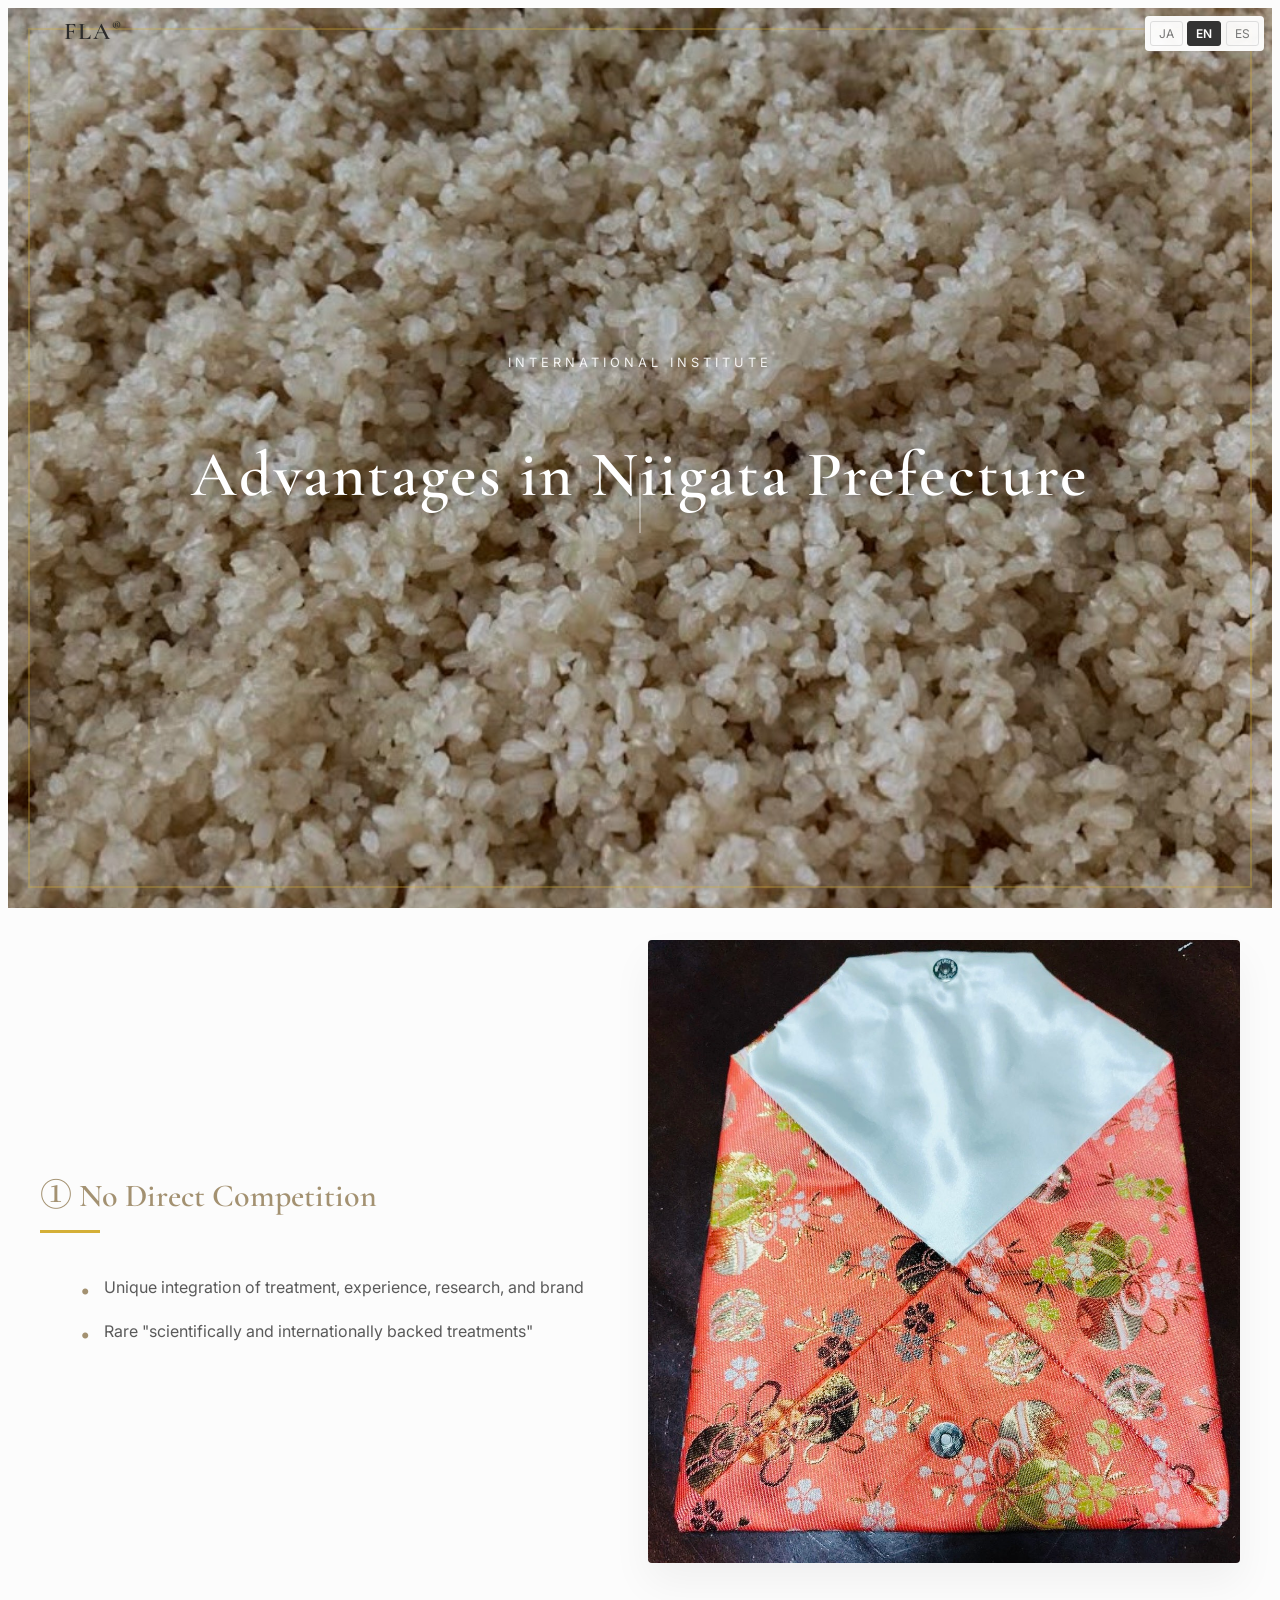
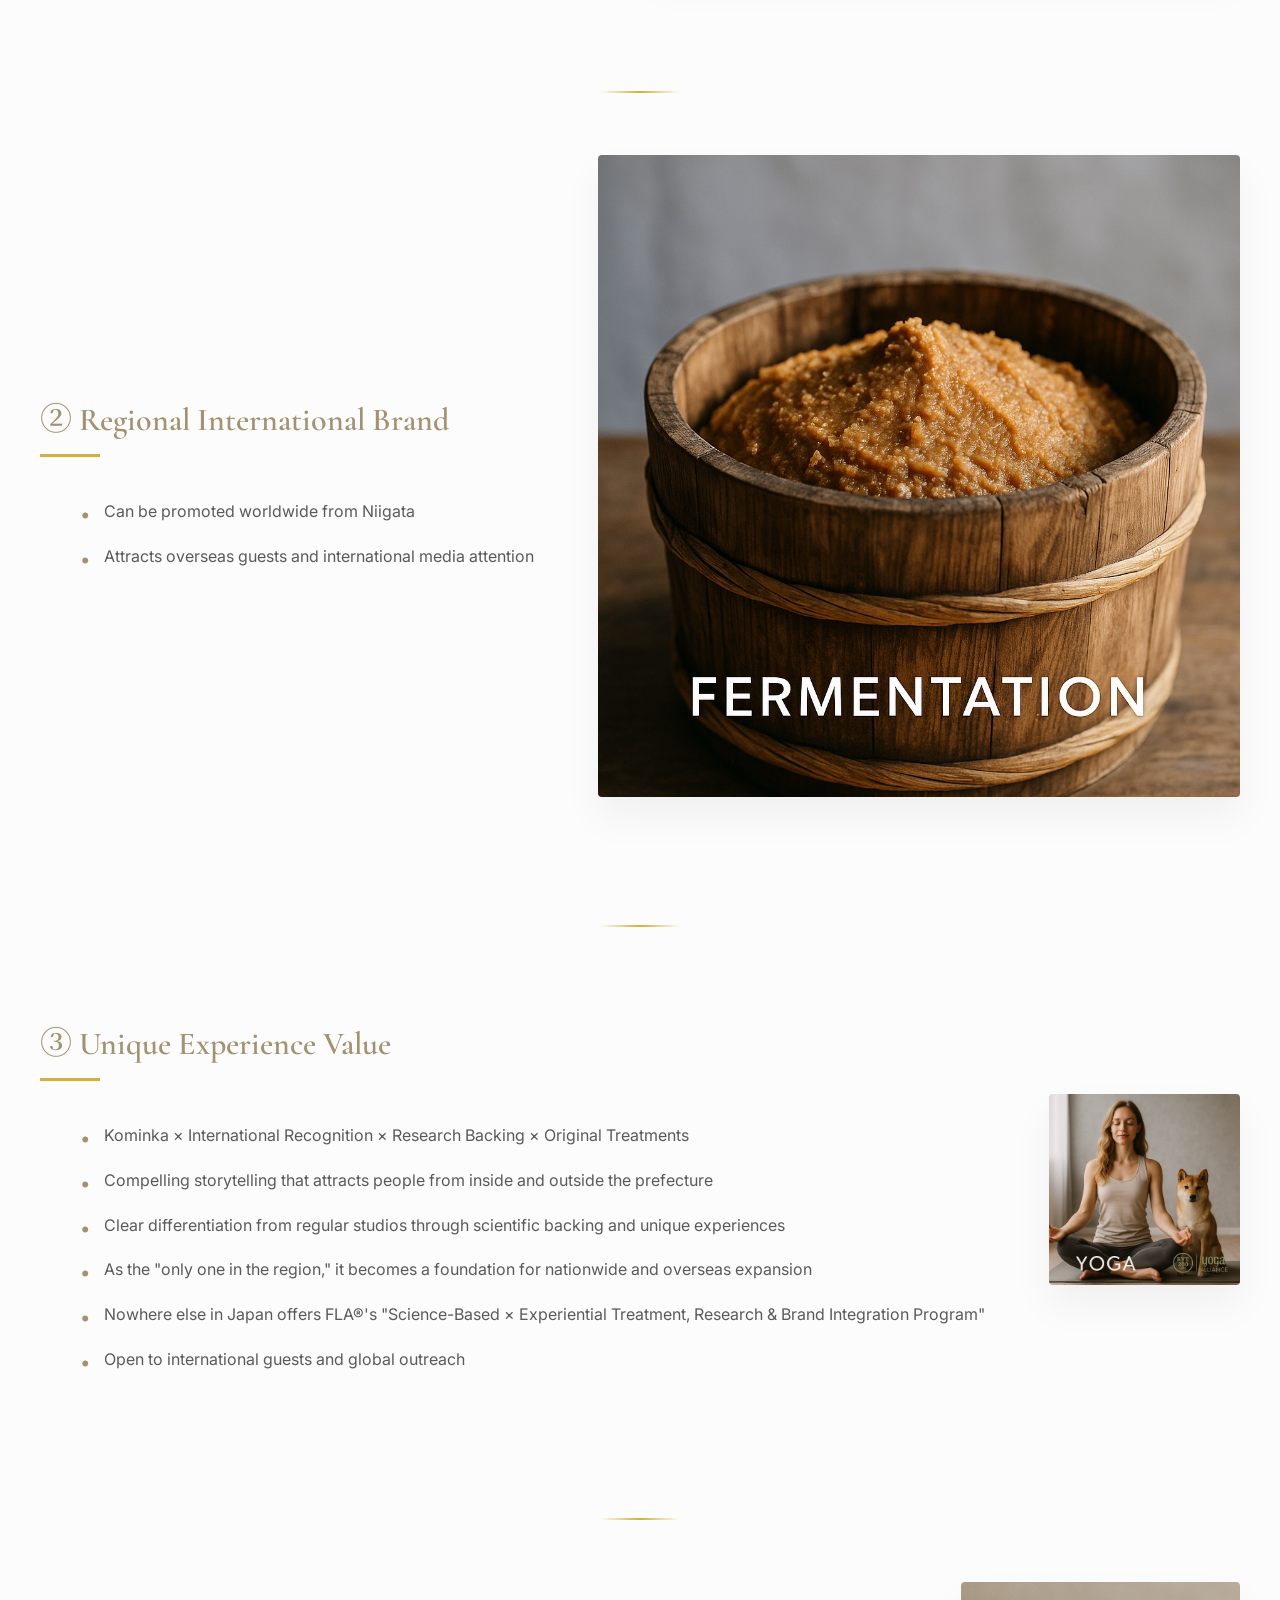
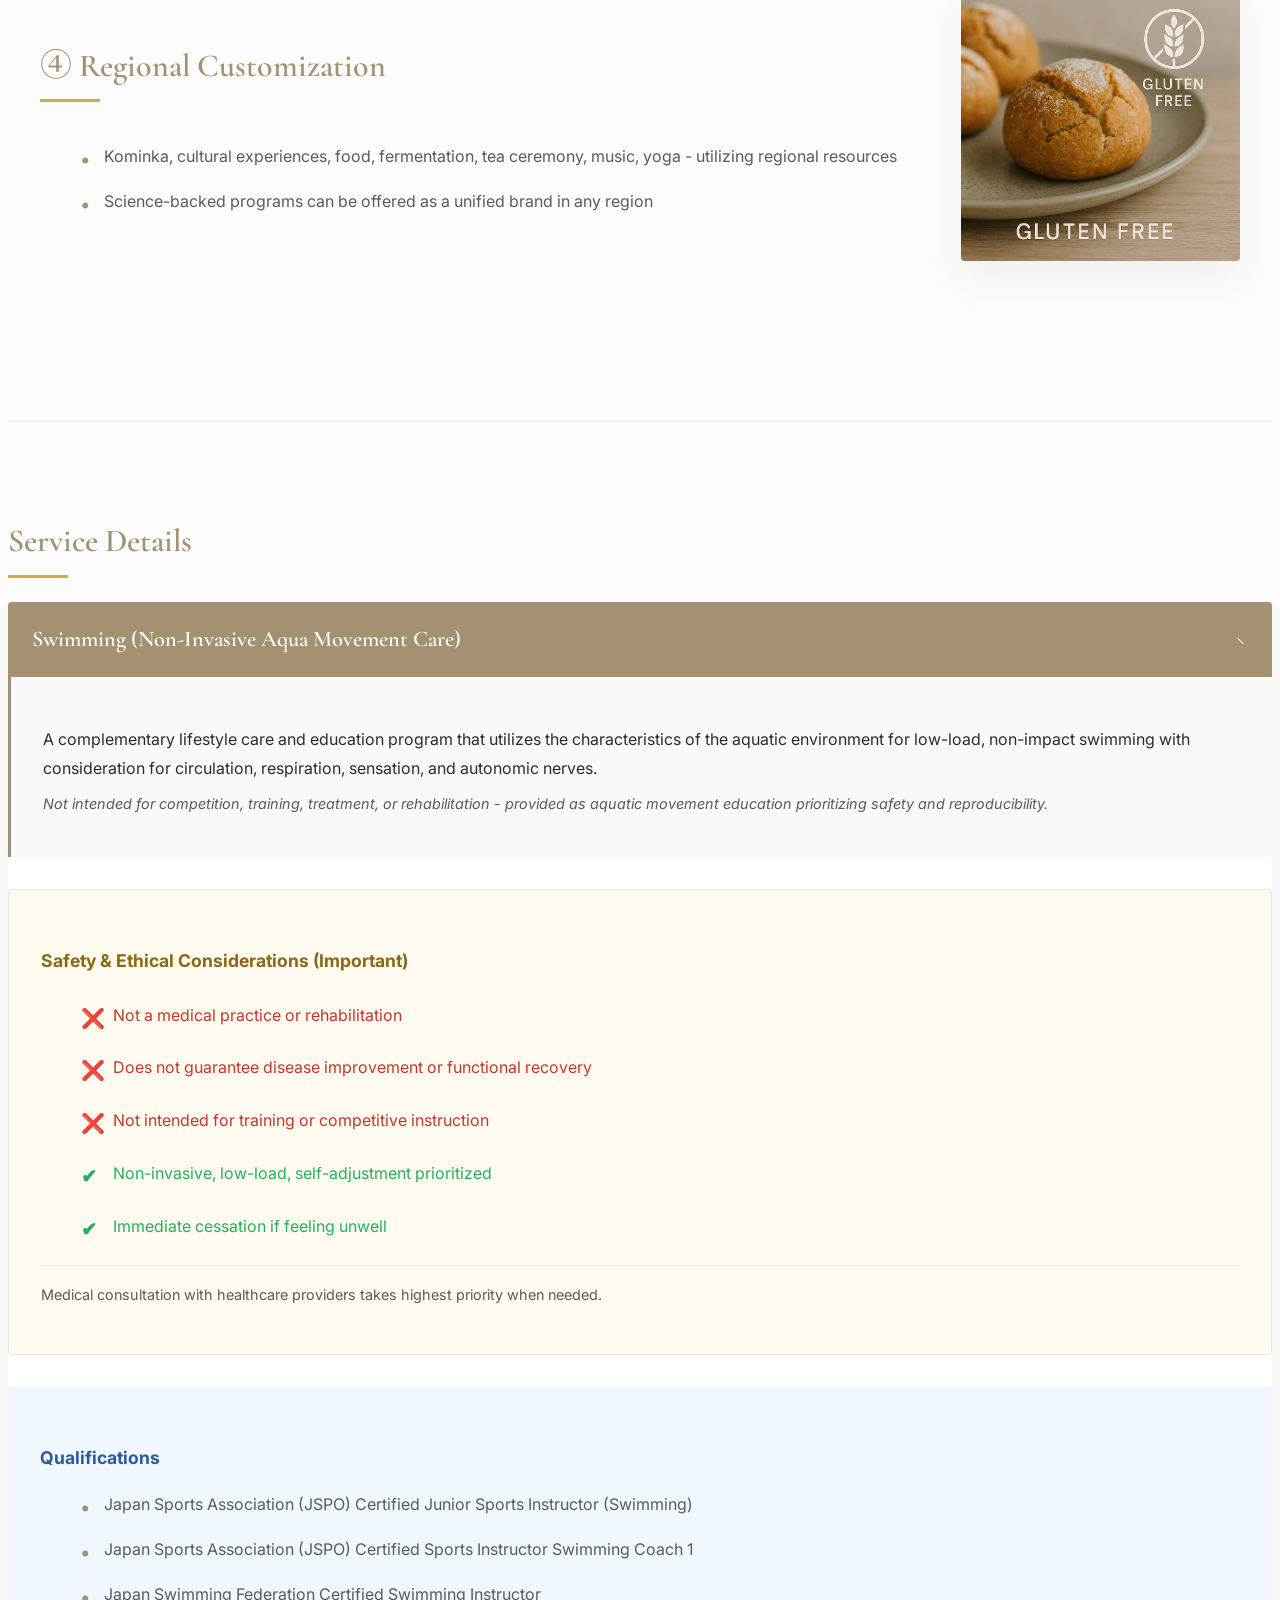
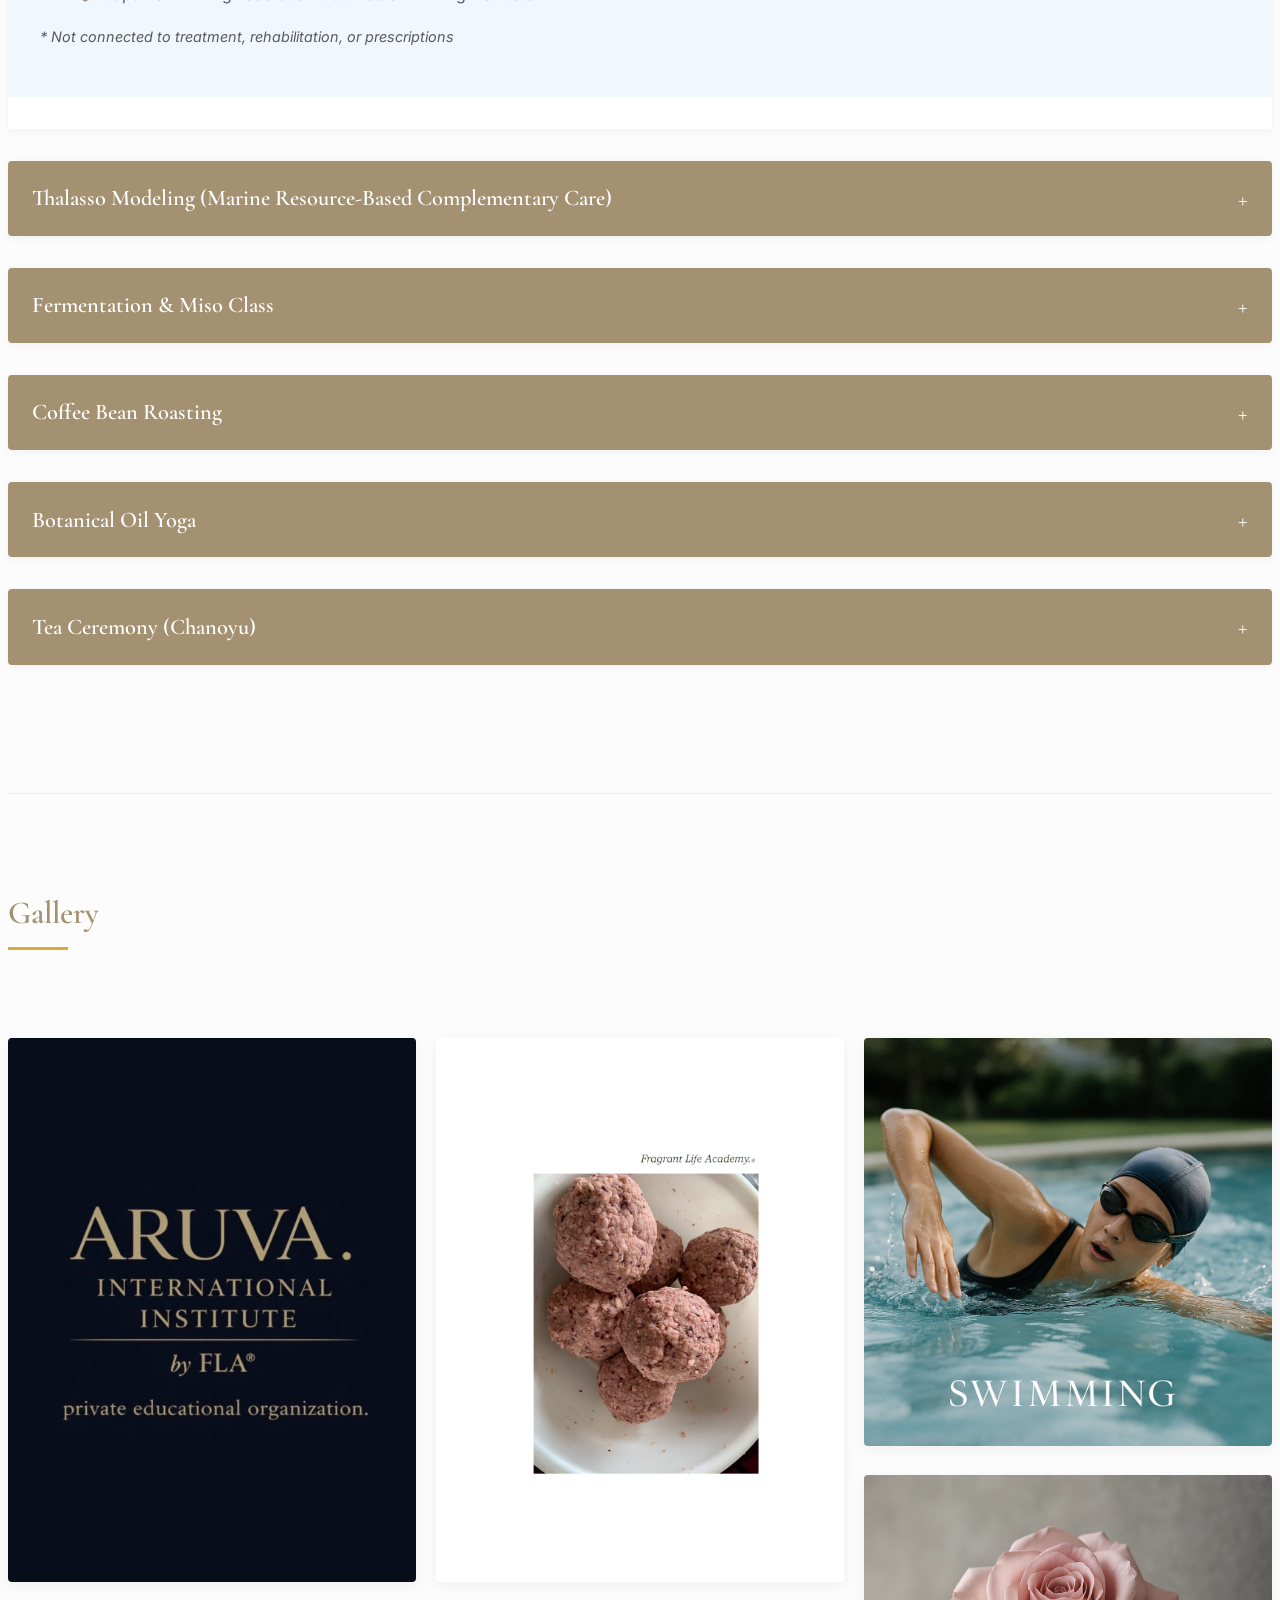
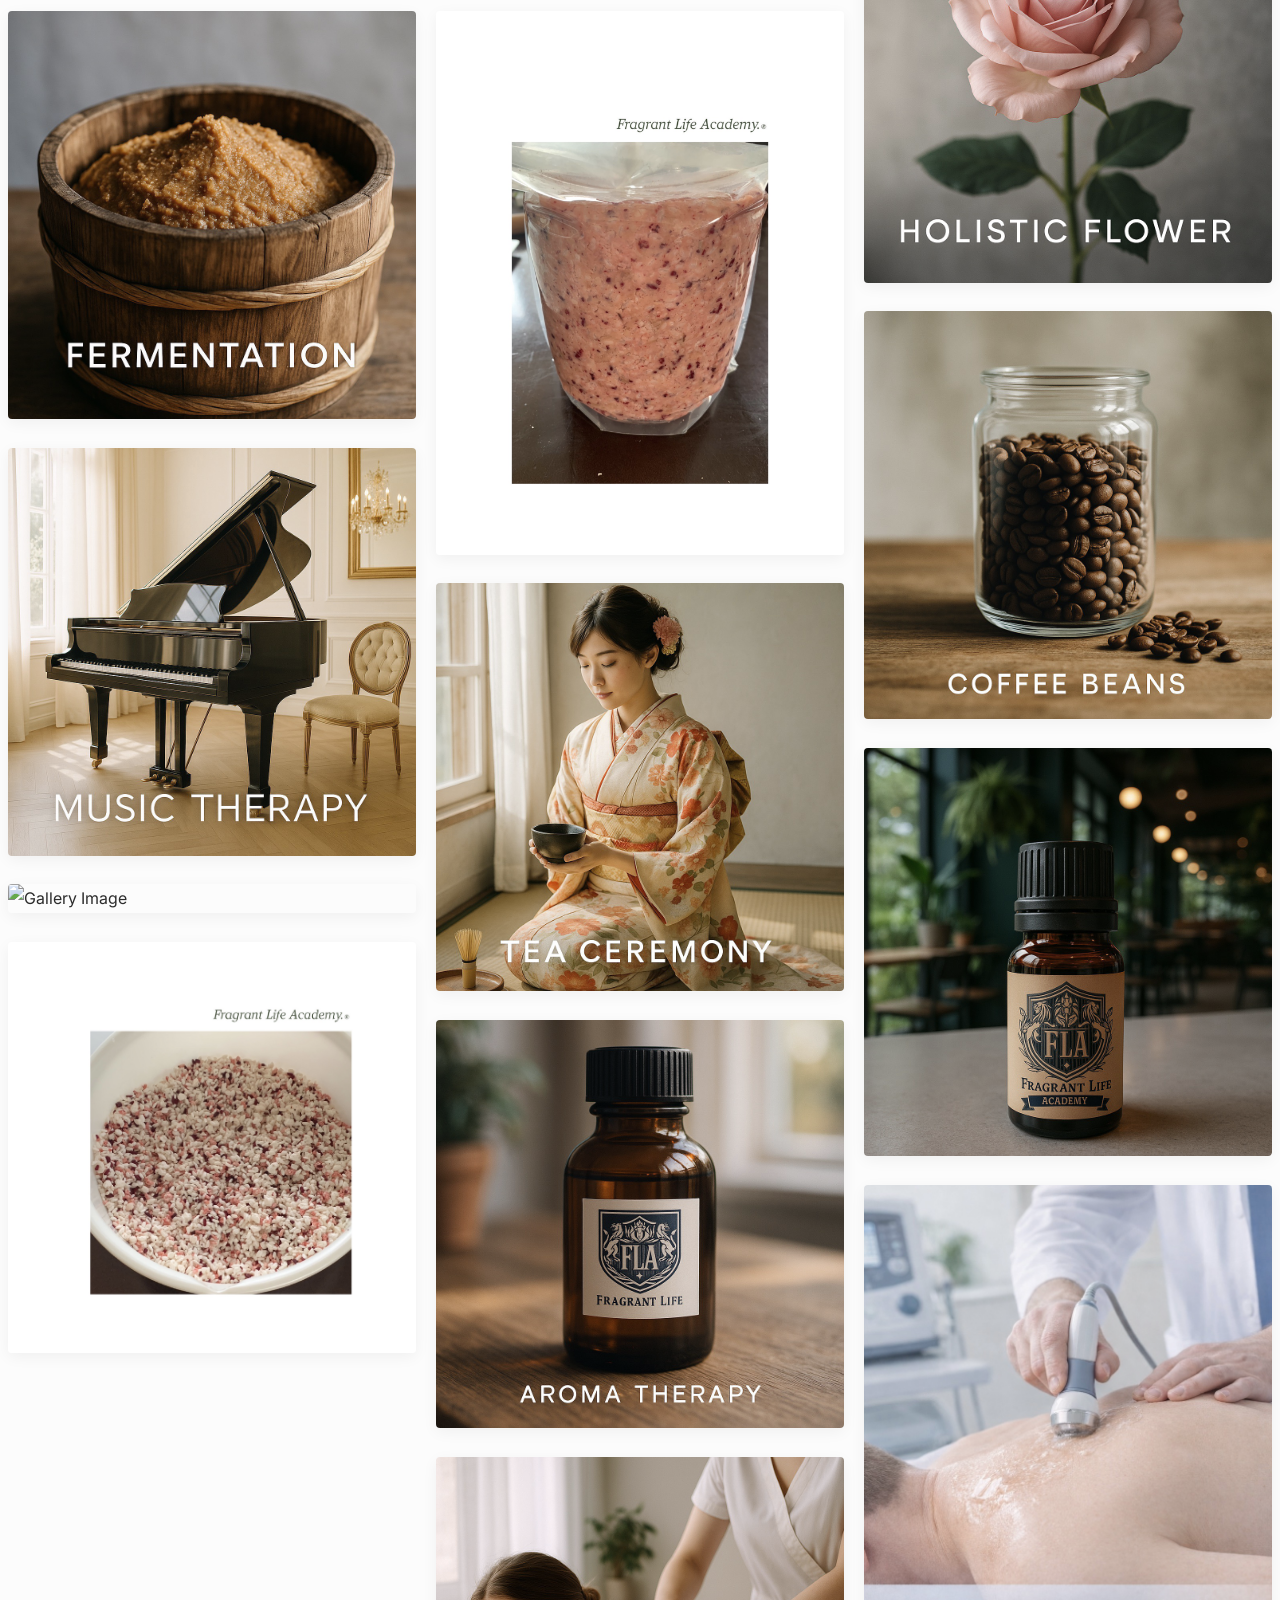
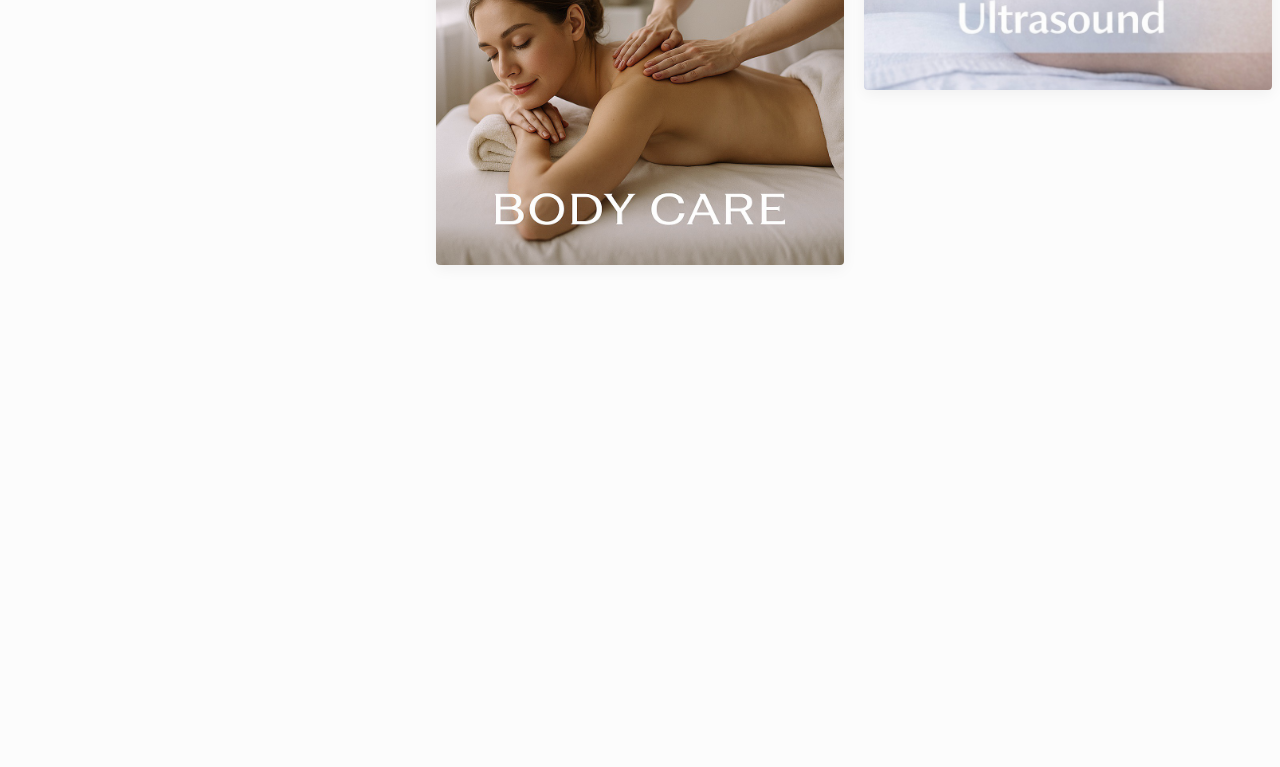
==== commit 31b48f51: "Remove contact form, keep WhatsApp and Calendar buttons only" ====
--- a/index.html
+++ b/index.html
@@ -365,27 +365,6 @@
                 <div class="masonry-item"><img src="2E8AE74C-E315-4117-AA56-9D070069A457 2.jpg" alt="Gallery Image" loading="lazy"></div>
             </div>
         </section>
-        <!-- Contact Form Section -->
-        <section class="contact-section fade-in">
-            <h2 class="section-title text-center" data-i18n="contact_title">お問い合わせ</h2>
-            <form name="contact" method="POST" data-netlify="true" netlify-honeypot="bot-field">
-                <input type="hidden" name="form-name" value="contact">
-                <p class="hidden">
-                    <label>Don't fill this out: <input name="bot-field"></label>
-                </p>
-                <div class="form-group">
-                    <input type="text" name="name" placeholder="お名前 / Name / Nombre" required>
-                </div>
-                <div class="form-group">
-                    <input type="email" name="email" placeholder="メール / Email / Correo" required>
-                </div>
-                <div class="form-group">
-                    <textarea name="message" placeholder="メッセージ / Message / Mensaje" rows="5" required></textarea>
-                </div>
-                <button type="submit" class="cta-button" data-i18n="submit_text">送信する</button>
-            </form>
-        </section>
-
         <!-- CTA Section -->
         <section class="cta-section fade-in">
             <a href="https://wa.me/819024651787" target="_blank" rel="noopener noreferrer" class="cta-button">
--- a/css/style.css
+++ b/css/style.css
@@ -80,78 +80,40 @@
 }
 
 .lang-switcher {
+    position: fixed;
+    top: 1rem;
+    right: 1rem;
+    z-index: 999;
     display: flex;
     gap: 0.3rem;
-    background: var(--color-black);
-    padding: 0.5rem 1.5rem;
-    border-radius: 50px;
-    box-shadow: 0 4px 20px rgba(212, 175, 55, 0.4);
-    border: 2px solid var(--color-gold);
-    position: relative;
-}
-
-.lang-switcher::before {
-    content: '🌐';
-    position: absolute;
-    left: -2rem;
-    top: 50%;
-    transform: translateY(-50%);
-    font-size: 1.2rem;
-}
-
-.lang-switcher::after {
-    content: '🌐';
-    position: absolute;
-    right: -2rem;
-    top: 50%;
-    transform: translateY(-50%);
-    font-size: 1.2rem;
+    background: rgba(255, 255, 255, 0.95);
+    padding: 0.3rem;
+    border-radius: 4px;
+    box-shadow: 0 2px 8px rgba(0,0,0,0.1);
 }
 
 .lang-btn {
     background: transparent;
-    border: 1px solid rgba(212, 175, 55, 0.3);
+    border: 1px solid #ddd;
+    color: #777;
+    padding: 0.25rem 0.5rem;
     cursor: pointer;
     font-family: var(--font-body);
-    font-size: 0.9rem;
-    color: var(--color-gold-light);
-    transition: all 0.3s ease;
-    padding: 0.5rem 1rem;
-    border-radius: 25px;
-    font-weight: 400;
-    letter-spacing: 1px;
+    font-size: 0.75rem;
+    border-radius: 3px;
+    transition: all 0.2s ease;
 }
 
 .lang-btn:hover {
-    background: rgba(212, 175, 55, 0.1);
-    border-color: var(--color-gold);
-    color: var(--color-gold);
+    background: #f5f5f5;
+    border-color: #bbb;
+    color: #333;
 }
 
 .lang-btn.active {
-    background: var(--color-gold);
-    color: var(--color-black);
-    border-color: var(--color-gold);
-    font-weight: 600;
-}
-
-.lang-btn {
-    background: none;
-    border: none;
-    cursor: pointer;
-    font-family: var(--font-body);
-    font-size: 0.9rem;
-    color: var(--color-text-light);
-    transition: color 0.3s ease;
-    padding: 0.5rem;
-}
-
-.lang-btn:hover {
-    color: var(--color-text);
-}
-
-.lang-btn.active {
-    color: var(--color-accent);
+    background: #333;
+    color: white;
+    border-color: #333;
     font-weight: 600;
 }
 
@@ -749,52 +711,6 @@
     }
 }
 
-/* Contact Form Section */
-.contact-section {
-    max-width: 600px;
-    margin: var(--spacing-xl) auto;
-    padding: 0 var(--spacing-md);
-}
-
-.contact-section .section-title {
-    margin-bottom: var(--spacing-lg);
-}
-
-.contact-section form {
-    display: flex;
-    flex-direction: column;
-    gap: var(--spacing-md);
-}
-
-.form-group input,
-.form-group textarea {
-    width: 100%;
-    padding: 0.8rem 1rem;
-    border: 1px solid #ddd;
-    border-radius: 4px;
-    font-family: var(--font-body);
-    font-size: 1rem;
-    transition: border-color 0.3s ease;
-    box-sizing: border-box;
-}
-
-.form-group input:focus,
-.form-group textarea:focus {
-    outline: none;
-    border-color: var(--color-accent);
-}
-
-.form-group textarea {
-    resize: vertical;
-    min-height: 120px;
-}
-
-.contact-section .cta-button {
-    align-self: flex-start;
-    cursor: pointer;
-    border: none;
-}
-
 p.hidden {
     display: none;
 }
